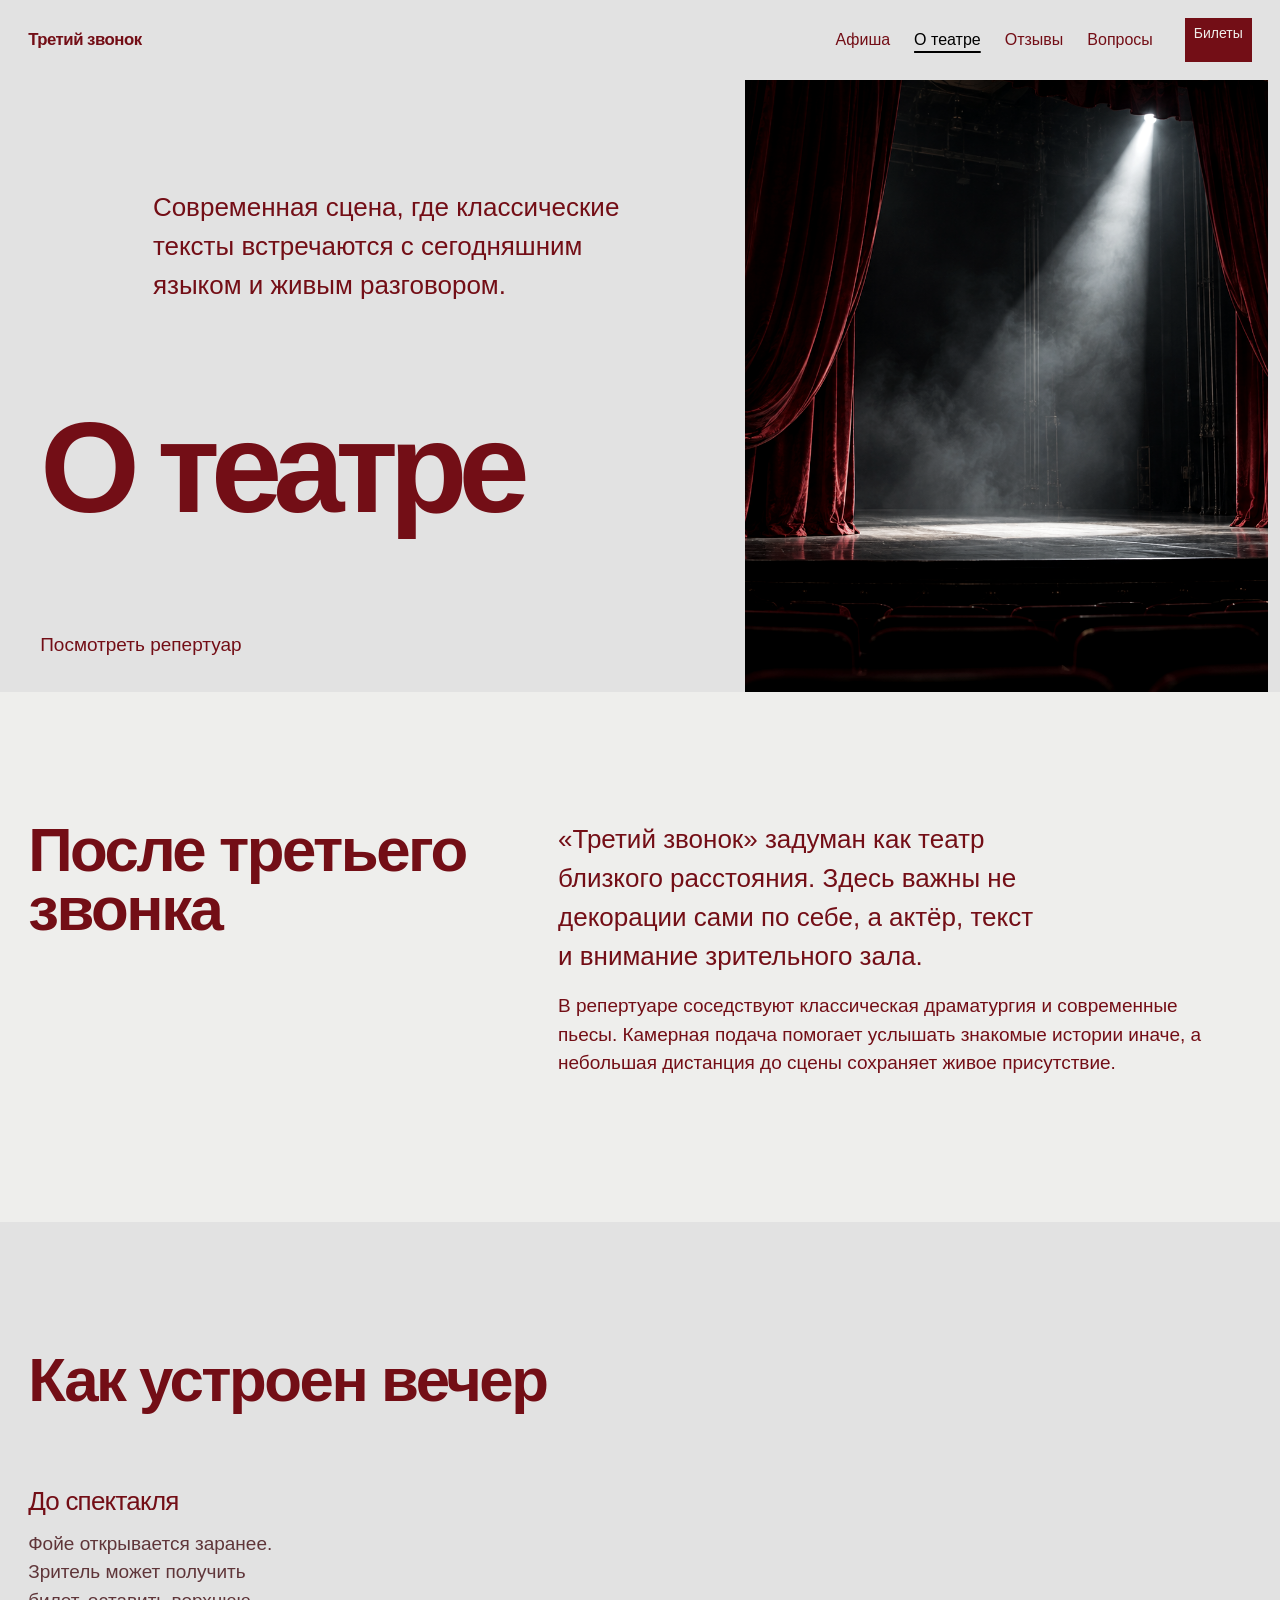
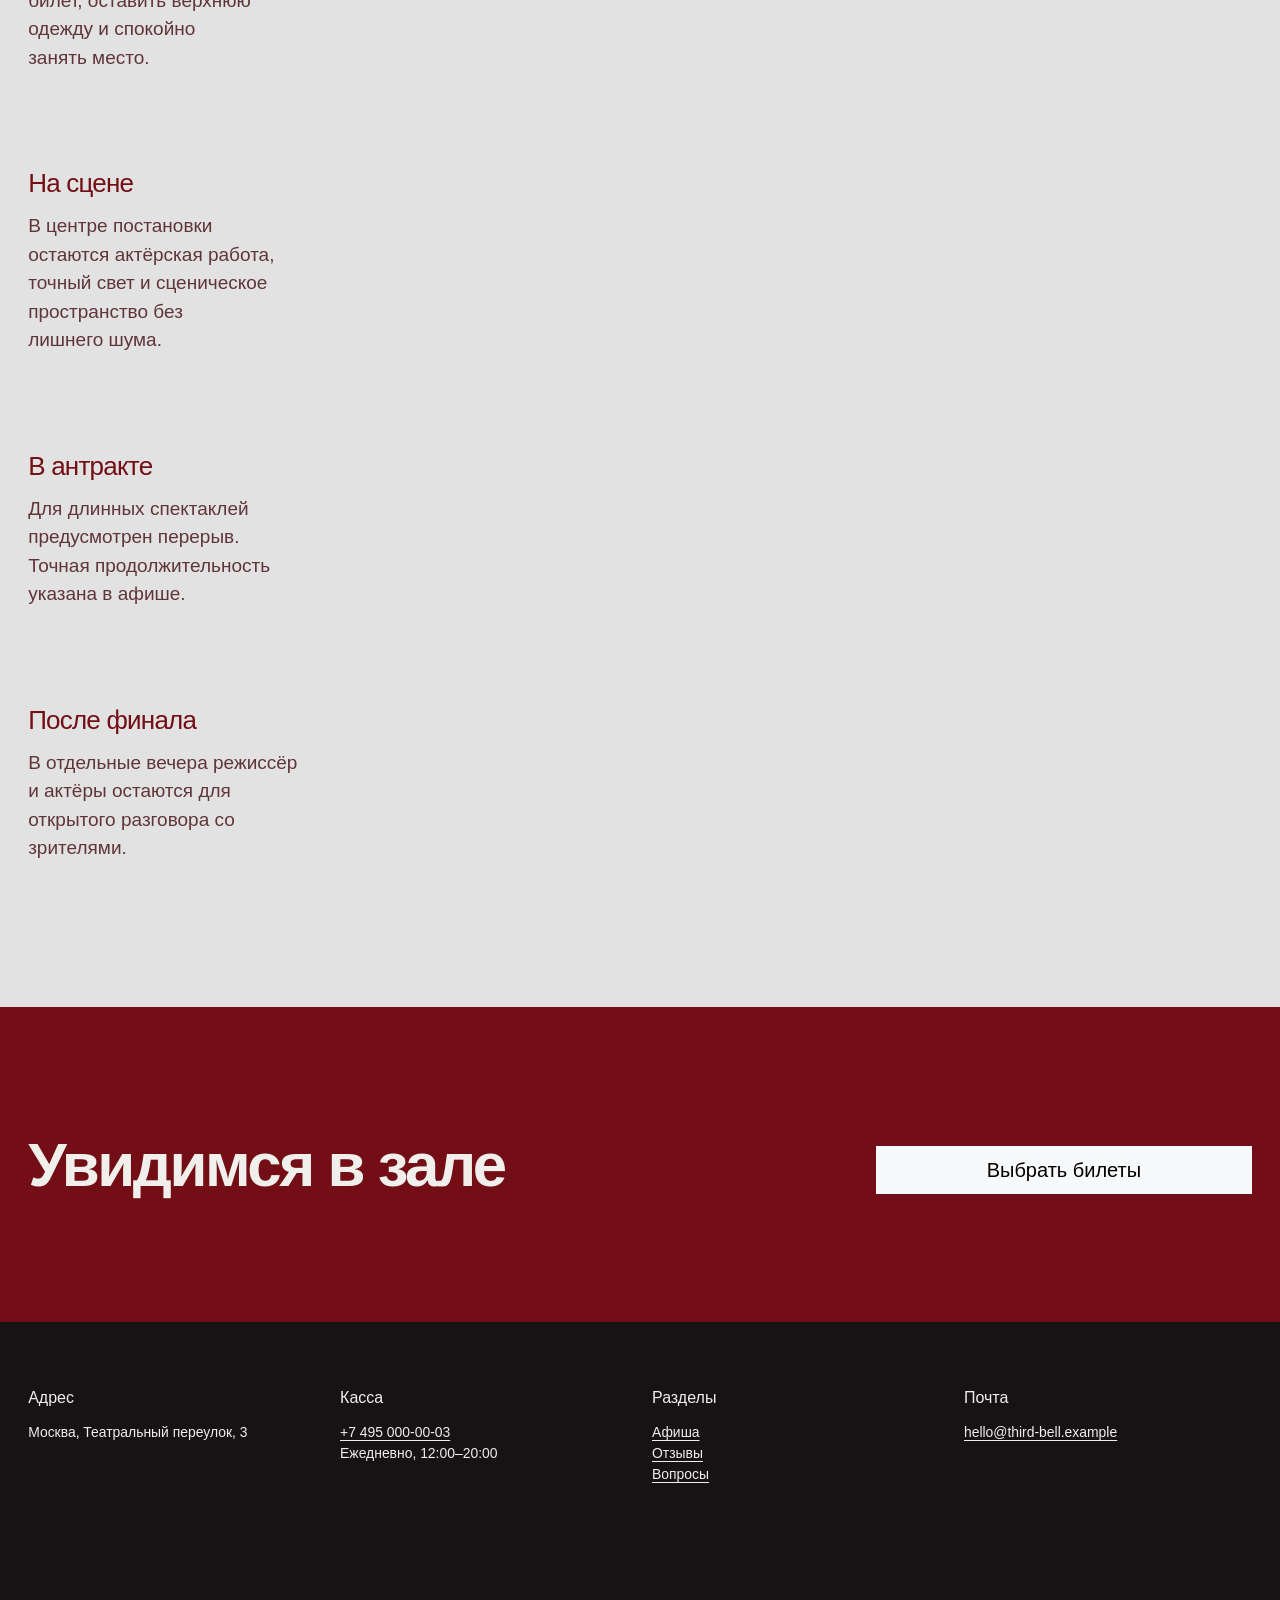
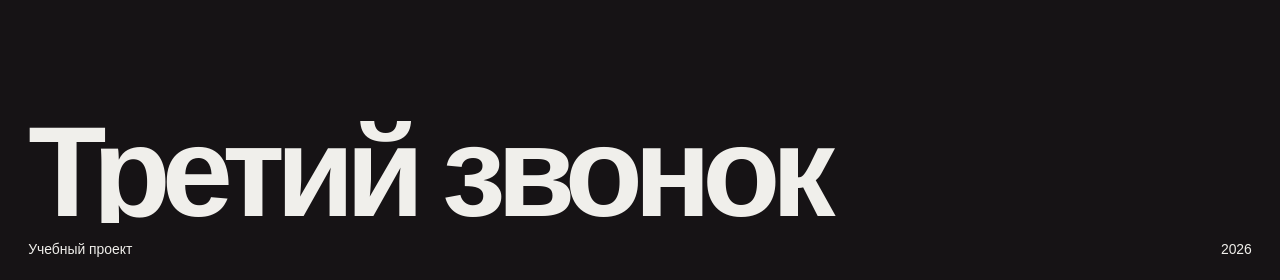
==== about.html @ 02ff768a "feat: add separate navigation pages" ====
<!doctype html>
<html lang="ru" class="no-js">
<head>
  <meta charset="utf-8">
  <meta name="viewport" content="width=device-width, initial-scale=1">
  <meta name="description" content="О современном театре Третий звонок, его сцене, репертуаре и встречах со зрителями.">
  <title>О театре: «Третий звонок»</title>
  <script>document.documentElement.classList.replace('no-js', 'js');</script>
  <link rel="preconnect" href="https://api.fontshare.com">
  <link rel="preconnect" href="https://cdn.fontshare.com" crossorigin>
  <link href="https://api.fontshare.com/v2/css?f[]=switzer@400,500,600&display=swap" rel="stylesheet">
  <link href="https://cdn.jsdelivr.net/npm/bootstrap@5.3.3/dist/css/bootstrap.min.css" rel="stylesheet">
  <link rel="stylesheet" href="css/custom.css">
</head>
<body class="inner-page">
  <a class="skip-link" href="#main-content">Перейти к содержанию</a>
  <header class="site-header">
    <nav class="navbar navbar-expand-lg" aria-label="Основная навигация">
      <div class="container-fluid page-gutter">
        <a class="navbar-brand" href="index.html">Третий звонок</a>
        <button class="navbar-toggler" type="button" data-bs-toggle="collapse" data-bs-target="#mainNavbar" aria-controls="mainNavbar" aria-expanded="false" aria-label="Открыть меню"><span class="navbar-toggler-icon"></span></button>
        <div class="collapse navbar-collapse" id="mainNavbar">
          <ul class="navbar-nav ms-auto align-items-lg-center">
            <li class="nav-item"><a class="nav-link" href="afisha.html">Афиша</a></li>
            <li class="nav-item"><a class="nav-link active" href="about.html" aria-current="page">О театре</a></li>
            <li class="nav-item"><a class="nav-link" href="reviews.html">Отзывы</a></li>
            <li class="nav-item"><a class="nav-link" href="faq.html">Вопросы</a></li>
            <li class="nav-item ms-lg-3"><a class="btn btn-theatre btn-sm" href="booking.html">Билеты</a></li>
          </ul>
        </div>
      </div>
    </nav>
  </header>

  <main id="main-content">
    <section class="page-hero container-fluid">
      <div class="row g-0 w-100">
        <div class="col-12 col-lg-7 page-hero__copy page-gutter">
          <p class="page-hero__lead" data-rise style="--i:0">Современная сцена, где классические тексты встречаются с сегодняшним языком и живым разговором.</p>
          <h1 class="page-hero__title" data-rise style="--i:1">О театре</h1>
          <a class="theatre-link" href="afisha.html" data-rise style="--i:2">Посмотреть репертуар</a>
        </div>
        <div class="col-12 col-lg-5 page-hero__media">
          <img src="images/theatre-stage.png" width="1536" height="1024" alt="Сцена театра Третий звонок перед спектаклем">
        </div>
      </div>
    </section>

    <section class="content-section content-section--light" aria-labelledby="story-title">
      <div class="container-fluid page-gutter">
        <div class="row g-5">
          <div class="col-12 col-lg-5">
            <h2 id="story-title" data-reveal>После третьего звонка</h2>
          </div>
          <div class="col-12 col-lg-7">
            <p class="prose-lead" data-reveal>«Третий звонок» задуман как театр близкого расстояния. Здесь важны не декорации сами по себе, а актёр, текст и внимание зрительного зала.</p>
            <p data-reveal>В репертуаре соседствуют классическая драматургия и современные пьесы. Камерная подача помогает услышать знакомые истории иначе, а небольшая дистанция до сцены сохраняет живое присутствие.</p>
          </div>
        </div>
      </div>
    </section>

    <section class="content-section" aria-labelledby="principles-title">
      <div class="container-fluid page-gutter">
        <h2 id="principles-title" data-reveal>Как устроен вечер</h2>
        <div class="row g-5 theatre-facts">
          <article class="col-12 col-md-6 col-lg-3" data-reveal><h3>До спектакля</h3><p>Фойе открывается заранее. Зритель может получить билет, оставить верхнюю одежду и спокойно занять место.</p></article>
          <article class="col-12 col-md-6 col-lg-3" data-reveal><h3>На сцене</h3><p>В центре постановки остаются актёрская работа, точный свет и сценическое пространство без лишнего шума.</p></article>
          <article class="col-12 col-md-6 col-lg-3" data-reveal><h3>В антракте</h3><p>Для длинных спектаклей предусмотрен перерыв. Точная продолжительность указана в афише.</p></article>
          <article class="col-12 col-md-6 col-lg-3" data-reveal><h3>После финала</h3><p>В отдельные вечера режиссёр и актёры остаются для открытого разговора со зрителями.</p></article>
        </div>
      </div>
    </section>

    <section class="content-section content-section--red">
      <div class="container-fluid page-gutter">
        <div class="row align-items-end g-5">
          <div class="col-12 col-lg-8"><h2 class="mb-lg-0" data-reveal>Увидимся в зале</h2></div>
          <div class="col-12 col-lg-4"><a class="btn btn-light btn-lg w-100" href="booking.html" data-reveal>Выбрать билеты</a></div>
        </div>
      </div>
    </section>
  </main>

  <footer class="site-footer"><div class="container-fluid page-gutter"><div class="row g-4 site-footer__top"><div class="col-6 col-lg-3"><strong>Адрес</strong><span>Москва, Театральный переулок, 3</span></div><div class="col-6 col-lg-3"><strong>Касса</strong><a href="tel:+74950000003">+7 495 000-00-03</a><span>Ежедневно, 12:00–20:00</span></div><div class="col-6 col-lg-3"><strong>Разделы</strong><a href="afisha.html">Афиша</a><a href="reviews.html">Отзывы</a><a href="faq.html">Вопросы</a></div><div class="col-6 col-lg-3"><strong>Почта</strong><a href="mailto:hello@third-bell.example">hello@third-bell.example</a></div></div><p class="site-footer__wordmark" aria-hidden="true">Третий звонок</p><div class="site-footer__legal"><span>Учебный проект</span><span>2026</span></div></div></footer>
  <script src="https://cdn.jsdelivr.net/npm/bootstrap@5.3.3/dist/js/bootstrap.bundle.min.js"></script>
  <script src="js/main.js"></script>
</body>
</html>
---- css/custom.css ----
:root {
  --bg: #e2e2e2;
  --surface: #d3d3d3;
  --surface-light: #eeeeec;
  --ink: #730e16;
  --muted: #5f3539;
  --accent: #730e16;
  --accent-strong: #57090f;
  --accent-ink: #f0efeb;
  --dark: #161315;
  --step-small: clamp(0.8125rem, 0.79rem + 0.1vw, 0.875rem);
  --step-body: clamp(1.0625rem, 1rem + 0.25vw, 1.1875rem);
  --step-lead: clamp(1.25rem, 1.1rem + 0.7vw, 1.625rem);
  --step-head: clamp(2rem, 1.3rem + 3.2vw, 4rem);
  --ease-out: cubic-bezier(.16, 1, .3, 1);
  --ease-soft: cubic-bezier(.22, 1, .36, 1);
  --page-gutter: clamp(1.5rem, 2.2vw, 2rem);
}

html {
  scroll-behavior: smooth;
  scroll-padding-top: 5rem;
}

body {
  margin: 0;
  overflow-x: hidden;
  background: var(--bg);
  color: var(--ink);
  font-family: "Switzer", "Helvetica Neue", Arial, sans-serif;
  font-size: var(--step-body);
  line-height: 1.5;
  font-kerning: normal;
  text-rendering: optimizeLegibility;
}

::selection {
  background: var(--accent);
  color: var(--accent-ink);
}

a,
button,
input,
select {
  transition: color 180ms ease, background-color 180ms ease, transform 180ms var(--ease-out);
}

a:focus-visible,
button:focus-visible,
input:focus-visible,
select:focus-visible,
summary:focus-visible {
  outline: 3px solid #111;
  outline-offset: 4px;
}

h1,
h2,
h3,
p,
blockquote {
  margin-top: 0;
}

h2 {
  max-width: 16ch;
  margin-bottom: clamp(2.5rem, 6vw, 5rem);
  font-size: var(--step-head);
  font-weight: 600;
  line-height: .96;
  letter-spacing: -.04em;
  text-wrap: balance;
}

h3 {
  text-wrap: balance;
}

p {
  max-width: 62ch;
  text-wrap: pretty;
}

.page-gutter {
  padding-inline: var(--page-gutter);
}

.section-space {
  padding-block: clamp(6rem, 12vw, 11rem);
}

.skip-link {
  position: fixed;
  top: 1rem;
  left: 1rem;
  z-index: 2000;
  padding: .75rem 1rem;
  transform: translateY(-160%);
  background: var(--dark);
  color: #fff;
}

.skip-link:focus {
  transform: translateY(0);
}

.site-header {
  position: absolute;
  inset: 0 0 auto;
  z-index: 1030;
}

.navbar {
  min-height: 5rem;
  background: var(--bg);
}

.navbar-brand {
  color: var(--ink);
  font-size: 1.05rem;
  font-weight: 600;
  letter-spacing: -.03em;
}

.navbar-brand:hover,
.navbar-brand:focus,
.nav-link:hover,
.nav-link:focus {
  color: var(--accent-strong);
}

.navbar-nav {
  gap: .5rem;
}

.nav-link {
  color: var(--ink);
  font-size: 1rem;
}

.nav-link.active {
  color: var(--ink);
  text-decoration: underline;
  text-decoration-thickness: .12em;
  text-underline-offset: .35em;
}

.navbar-toggler {
  border: 0;
  border-radius: 0;
  color: var(--ink);
}

.navbar-toggler:focus {
  box-shadow: none; /* taste-skill-ignore: removing Bootstrap's default focus glow; custom focus outline remains */
}

.btn {
  min-height: 44px;
  border-radius: 0;
  font-weight: 500;
}

.btn:active {
  transform: scale(.97);
}

.btn-theatre {
  border-color: var(--accent);
  background: var(--accent);
  color: var(--accent-ink);
}

.btn-theatre:hover,
.btn-theatre:focus {
  border-color: var(--accent-strong);
  background: var(--accent-strong);
  color: #fff;
}

.theatre-link {
  color: var(--ink);
  text-decoration: underline;
  text-decoration-color: transparent;
  text-underline-offset: .2em;
  text-decoration-thickness: .08em;
}

.theatre-link:hover,
.theatre-link:focus {
  color: var(--ink);
  text-decoration-color: currentColor;
}

.hero {
  min-height: 100svh;
  padding-inline: 0;
  background: var(--bg);
}

.hero__copy {
  min-height: 100svh;
  padding-top: clamp(7.5rem, 15vh, 10rem);
  padding-bottom: 2rem;
}

.hero__intro {
  width: min(32ch, 100%);
  margin-left: 16.666%;
  font-size: var(--step-body);
}

.hero__title {
  width: 100%;
  margin: auto 0;
  color: var(--ink);
  font-size: clamp(4.4rem, 10vw, 10rem);
  font-weight: 600;
  line-height: .76;
  letter-spacing: -.07em;
  white-space: nowrap;
}

.hero__title .line {
  display: block;
  overflow: hidden;
  padding-bottom: .08em;
  margin-bottom: -.08em;
}

.hero__title [data-line] {
  display: block;
}

.hero__title-second {
  text-align: right;
}

.hero__bottom {
  display: flex;
  align-items: end;
  justify-content: space-between;
  gap: 2rem;
}

.hero__bottom > div {
  display: grid;
  gap: .2rem;
  font-size: var(--step-small);
}

.hero__date {
  color: var(--muted);
  font-variant-numeric: tabular-nums;
}

.hero__visual {
  position: relative;
  min-height: 100svh;
  overflow: hidden;
  background: var(--dark);
}

.hero__image {
  width: 100%;
  height: 100%;
  min-height: 100svh;
  object-fit: cover;
  object-position: 50% 50%;
  filter: saturate(.72) contrast(1.05);
}

.hero__image-caption {
  position: absolute;
  right: 1.25rem;
  bottom: 1.25rem;
  margin: 0;
  padding: .35rem .6rem;
  background: var(--bg);
  color: var(--ink);
  font-size: var(--step-small);
}

.advantages {
  background: var(--surface-light);
}

.advantages__grid h3 {
  margin-bottom: 1.25rem;
  font-size: var(--step-body);
  font-weight: 600;
}

.advantages__grid p {
  margin-bottom: 0;
  color: var(--muted);
  font-size: 1rem;
}

.afisha {
  background: var(--bg);
}

.afisha__intro p {
  max-width: 27ch;
  color: var(--muted);
}

.performance-card {
  border: 0;
  border-radius: 0;
  background: var(--surface);
  color: var(--ink);
}

.performance-card__media {
  position: relative;
  overflow: hidden;
}

.performance-card img {
  aspect-ratio: 4 / 5;
  border-radius: 0;
  object-fit: cover;
  filter: saturate(.7) contrast(1.04);
  transition: transform 700ms var(--ease-soft), filter 300ms ease;
}

.performance-card__badge {
  position: absolute;
  top: 1rem;
  left: 1rem;
  border-radius: 0;
  background: var(--accent);
  color: var(--accent-ink);
  font-size: var(--step-small);
  font-weight: 500;
}

.performance-card .card-body {
  padding: 1.5rem;
}

.performance-card__meta {
  margin-bottom: 2rem;
  color: var(--muted);
  font-size: var(--step-small);
  font-variant-numeric: tabular-nums;
}

.performance-card .card-title {
  margin-bottom: 1rem;
  font-size: var(--step-lead);
  font-weight: 600;
  letter-spacing: -.03em;
}

.performance-card .card-text {
  margin-bottom: 2rem;
  font-size: 1rem;
}

.reviews {
  min-height: 82svh;
  display: flex;
  align-items: center;
  background: var(--accent);
  color: var(--accent-ink);
}

.reviews h2 {
  margin-bottom: 1.5rem;
}

.reviews blockquote {
  max-width: 22ch;
  margin-bottom: 2.5rem;
  font-size: clamp(1.5rem, 2.5vw, 2.25rem);
  font-weight: 500;
  line-height: 1.04;
  letter-spacing: -.045em;
  text-wrap: balance;
}

.reviews__controls {
  display: flex;
  gap: 1.5rem;
  margin-top: 3rem;
}

.reviews__controls button {
  min-height: 44px;
  padding: 0;
  border: 0;
  background: transparent;
  color: var(--accent-ink);
  text-decoration: underline;
  text-decoration-color: transparent;
  text-underline-offset: .2em;
}

.reviews__controls button:hover {
  text-decoration-color: currentColor;
}

.faq {
  background: var(--surface-light);
}

.faq h2 {
  max-width: 9ch;
}

.faq__list {
  width: min(66.666%, 58rem);
  margin-left: auto;
}

.accordion-item,
.accordion-button,
.accordion-button:not(.collapsed) {
  border: 0;
  background: transparent;
  color: var(--ink);
  box-shadow: none; /* taste-skill-ignore: remove Bootstrap's inset accordion shadow */
}

.accordion-item {
  margin-bottom: 1rem;
}

.accordion-button {
  min-height: 4.5rem;
  padding: 1.5rem;
  font-size: var(--step-lead);
  font-weight: 400;
}

.accordion-button:not(.collapsed),
.accordion-collapse.show {
  background: var(--surface);
}

.accordion-button::after {
  filter: sepia(1) saturate(5) hue-rotate(310deg) brightness(.55);
}

.accordion-body {
  max-width: 58ch;
  padding: 0 1.5rem 1.5rem;
  font-size: 1rem;
}

.booking {
  background: var(--accent);
  color: var(--accent-ink);
}

.booking__lead {
  max-width: 35ch;
  font-size: var(--step-lead);
}

.form-control,
.form-select {
  min-height: 3.5rem;
  border: 0;
  border-radius: 0;
  background-color: var(--surface-light);
  color: var(--dark);
}

.form-control:focus,
.form-select:focus {
  border-color: var(--dark);
  background: #fff;
  outline: 3px solid #fff;
  outline-offset: 3px;
}

.form-check-input {
  border-radius: 0 !important;
}

.form-check-input:checked {
  border-color: var(--dark);
  background-color: var(--dark);
}

.booking__note {
  max-width: 30ch;
  font-size: var(--step-small);
}

.site-footer {
  min-height: 78svh;
  padding-block: 4rem 1.25rem;
  display: flex;
  background: var(--dark);
  color: var(--accent-ink);
}

.site-footer > .container-fluid {
  display: grid;
  grid-template-rows: auto 1fr auto;
}

.site-footer__top strong,
.site-footer__top span,
.site-footer__top a {
  display: block;
  color: inherit;
  font-size: var(--step-small);
}

.site-footer__top strong {
  margin-bottom: .75rem;
  font-size: 1rem;
  font-weight: 500;
}

.site-footer__top a {
  width: fit-content;
  text-underline-offset: .2em;
}

.site-footer__wordmark {
  align-self: end;
  width: 100%;
  margin-bottom: 1rem;
  overflow: hidden;
  font-size: clamp(3.25rem, 10vw, 10rem);
  font-weight: 600;
  line-height: .8;
  letter-spacing: -.07em;
  white-space: nowrap;
}

.site-footer__legal {
  display: flex;
  justify-content: space-between;
  font-size: var(--step-small);
}

.modal-content {
  border: 0;
  border-radius: 0;
  background: var(--surface-light);
  color: var(--ink);
}

.modal-header,
.modal-footer {
  border: 0;
}

.modal-title {
  margin: 0;
  font-size: var(--step-head);
}

.modal-date {
  color: var(--muted);
  font-variant-numeric: tabular-nums;
}

.inner-page .site-header {
  position: relative;
}

.inner-page main {
  min-height: 65svh;
}

.page-hero {
  min-height: 68svh;
  display: flex;
  align-items: stretch;
  background: var(--bg);
}

.page-hero__copy {
  min-height: 68svh;
  padding-block: clamp(5rem, 12vh, 8rem) 2rem;
  display: flex;
  flex-direction: column;
  justify-content: space-between;
}

.page-hero__title {
  max-width: 8ch;
  margin: 0;
  font-size: clamp(4.25rem, 10vw, 9rem);
  font-weight: 600;
  line-height: .82;
  letter-spacing: -.07em;
  text-wrap: balance;
}

.page-hero__lead {
  max-width: 35ch;
  margin: 0 0 0 16.666%;
  font-size: var(--step-lead);
}

.page-hero__media {
  min-height: 68svh;
  overflow: hidden;
  background: var(--dark);
}

.page-hero__media img {
  width: 100%;
  height: 100%;
  min-height: 68svh;
  object-fit: cover;
  filter: saturate(.72) contrast(1.05);
}

.content-section {
  padding-block: clamp(5rem, 10vw, 9rem);
}

.content-section--light {
  background: var(--surface-light);
}

.content-section--red {
  background: var(--accent);
  color: var(--accent-ink);
}

.prose-lead {
  max-width: 34ch;
  font-size: var(--step-lead);
}

.theatre-facts {
  display: grid;
  gap: 2rem;
}

.theatre-facts h2,
.theatre-facts h3 {
  margin-bottom: .8rem;
  font-size: var(--step-lead);
  letter-spacing: -.03em;
}

.theatre-facts p {
  color: var(--muted);
}

.review-list {
  display: grid;
  gap: clamp(3rem, 7vw, 7rem);
}

.review-list blockquote {
  max-width: 28ch;
  margin-bottom: 1.25rem;
  font-size: clamp(1.75rem, 3vw, 2.25rem);
  line-height: 1.1;
  letter-spacing: -.035em;
}

.review-list article:nth-child(even) {
  margin-left: 33.333%;
}

.inner-page .booking {
  min-height: 70svh;
}

.booking-gallery {
  display: grid;
  grid-template-columns: repeat(4, 1fr);
  background: var(--dark);
  overflow: hidden;
}

.booking-gallery figure {
  margin: 0;
  min-height: 30rem;
  overflow: hidden;
}

.booking-gallery img {
  width: 100%;
  height: 100%;
  object-fit: cover;
  filter: saturate(.7) contrast(1.05);
}

.inner-page .site-footer {
  min-height: 62svh;
}

@media (hover: hover) and (pointer: fine) {
  .performance-card:hover img {
    transform: scale(1.025);
    filter: saturate(.88) contrast(1.04);
  }
}

@media (prefers-reduced-motion: no-preference) {
  .js [data-rise] {
    opacity: 0;
    transform: translateY(22px);
    animation: rise-in 850ms var(--ease-out) forwards;
    animation-delay: calc(var(--i) * 90ms + 120ms);
  }

  .js .hero__title [data-line] {
    transform: translateY(105%);
    animation: line-up 950ms var(--ease-out) forwards;
    animation-delay: calc(var(--i) * 110ms + 120ms);
  }

  .js [data-reveal] {
    opacity: 0;
    transform: translateY(24px);
    transition: opacity 700ms var(--ease-out), transform 900ms var(--ease-out);
  }

  .js [data-reveal].is-in {
    opacity: 1;
    transform: none;
  }

  .hero__image {
    animation: image-breathe 14s ease-in-out infinite alternate;
  }

  .page-hero__media img {
    animation: image-breathe 14s ease-in-out infinite alternate;
  }

  .booking-gallery figure:first-child img {
    animation: image-breathe 14s ease-in-out infinite alternate;
  }

  @keyframes rise-in {
    to { opacity: 1; transform: none; }
  }

  @keyframes line-up {
    to { transform: none; }
  }

  @keyframes image-breathe {
    from { transform: scale(1.01); }
    to { transform: scale(1.055); }
  }
}

@media (max-width: 991.98px) {
  .site-header {
    position: relative;
  }

  .navbar-collapse {
    padding-block: 1rem;
  }

  .hero__copy {
    min-height: 68svh;
    padding-top: 3rem;
  }

  .hero__visual,
  .hero__image {
    min-height: 56svh;
    height: 56svh;
  }

  .hero__intro {
    margin-left: 0;
  }

  .faq__list {
    width: 100%;
  }

  .page-hero__copy,
  .page-hero__media,
  .page-hero__media img {
    min-height: 52svh;
  }

  .page-hero__lead {
    margin-left: 0;
  }

  .booking-gallery {
    grid-template-columns: repeat(2, 1fr);
  }

  .booking-gallery figure {
    min-height: 28rem;
  }
}

@media (max-width: 575.98px) {
  .section-space {
    padding-block: 5rem;
  }

  .hero__copy {
    min-height: 66svh;
    padding-bottom: 1.25rem;
  }

  .hero__title {
    font-size: clamp(4rem, 19vw, 5.4rem);
    line-height: .8;
  }

  .hero__bottom {
    align-items: stretch;
    flex-direction: column;
    gap: 1rem;
  }

  .hero__bottom .btn {
    width: 100%;
  }

  .performance-card .card-body {
    padding: 1.25rem;
  }

  .reviews {
    min-height: 75svh;
  }

  .reviews blockquote {
    font-size: 1.5rem;
  }

  .faq h2 {
    max-width: 7ch;
  }

  .accordion-button {
    padding-inline: 0;
    font-size: 1.15rem;
  }

  .accordion-button:not(.collapsed),
  .accordion-collapse.show {
    margin-inline: calc(var(--page-gutter) * -1);
    padding-inline: var(--page-gutter);
  }

  .site-footer {
    min-height: 88svh;
  }

  .site-footer__wordmark {
    font-size: clamp(3.1rem, 15vw, 4.6rem);
    white-space: normal;
  }

  .page-hero__title {
    font-size: clamp(4rem, 19vw, 5.4rem);
  }

  .review-list article:nth-child(even) {
    margin-left: 0;
  }

  .booking-gallery figure {
    min-height: 18rem;
  }
}

@media (prefers-reduced-motion: reduce) {
  html {
    scroll-behavior: auto;
  }

  *,
  *::before,
  *::after {
    animation-duration: .01ms !important;
    animation-iteration-count: 1 !important;
    scroll-behavior: auto !important;
    transition-duration: .01ms !important;
  }
}
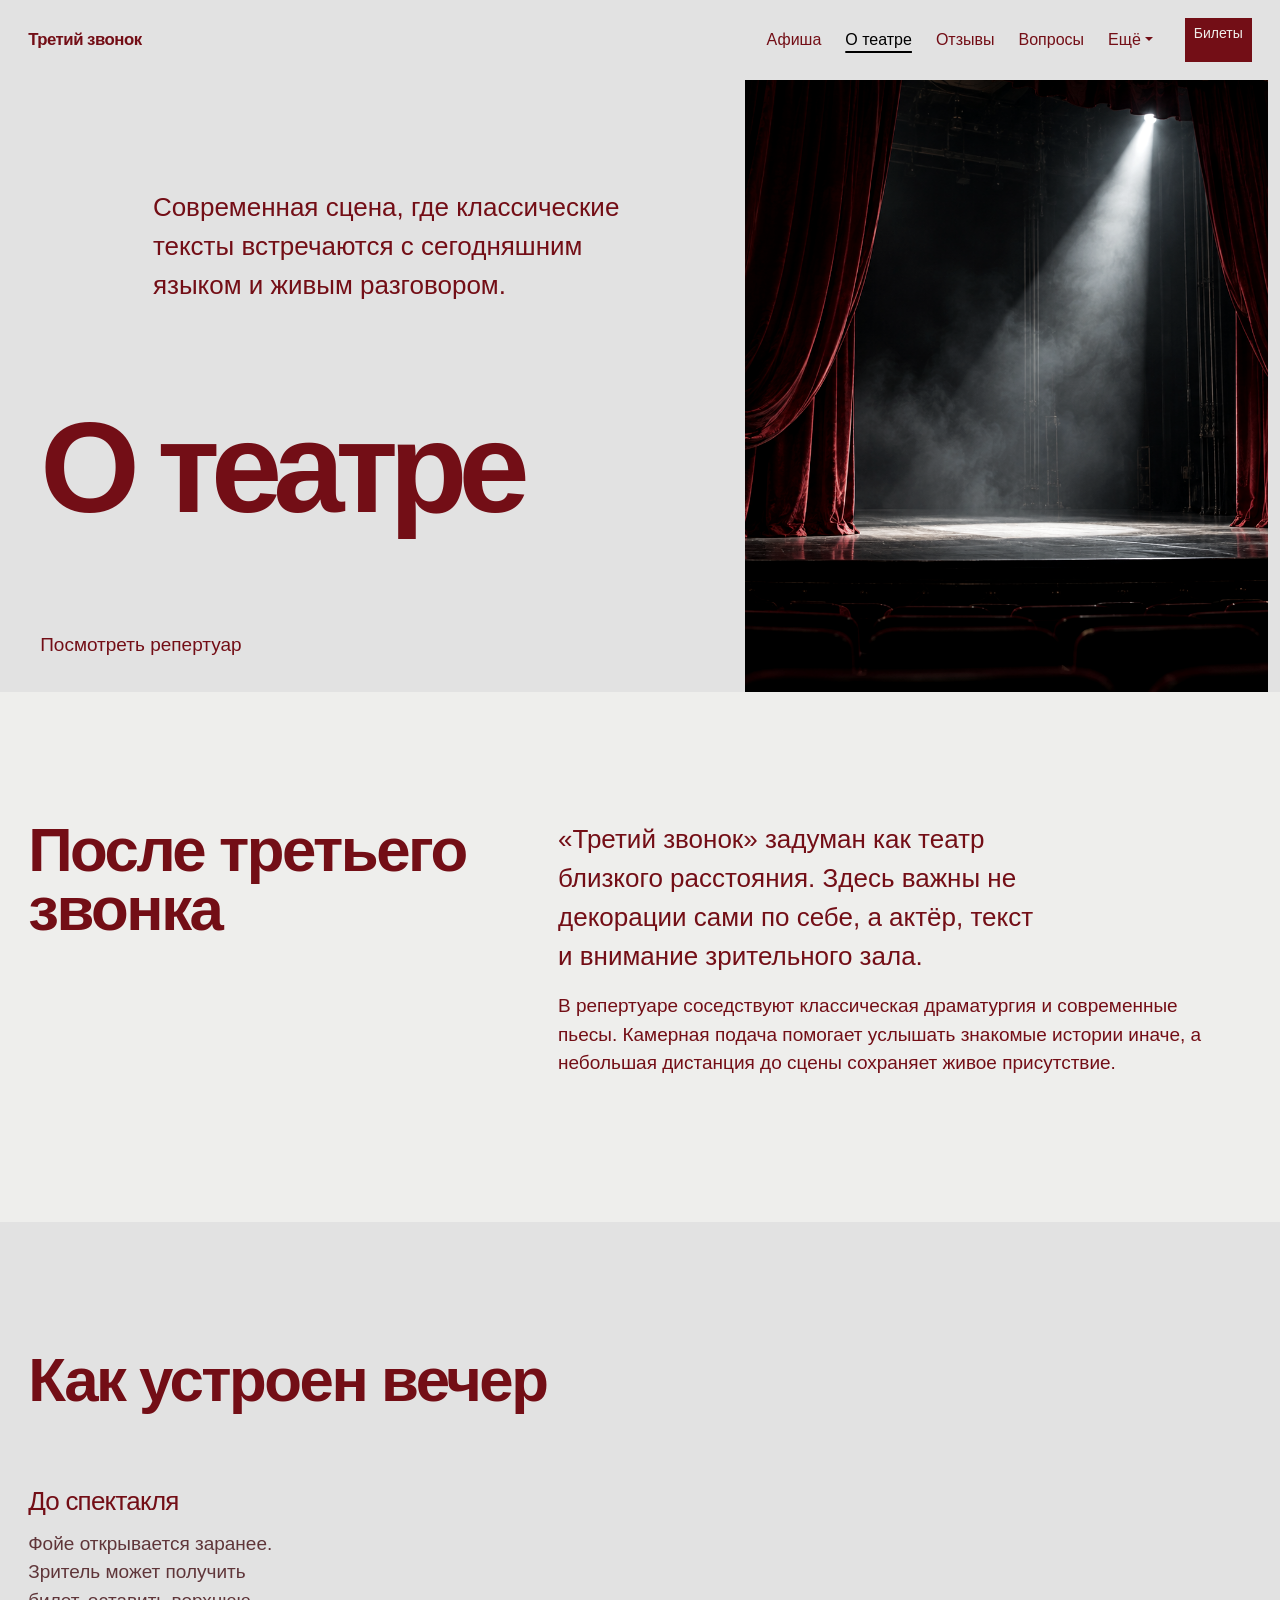
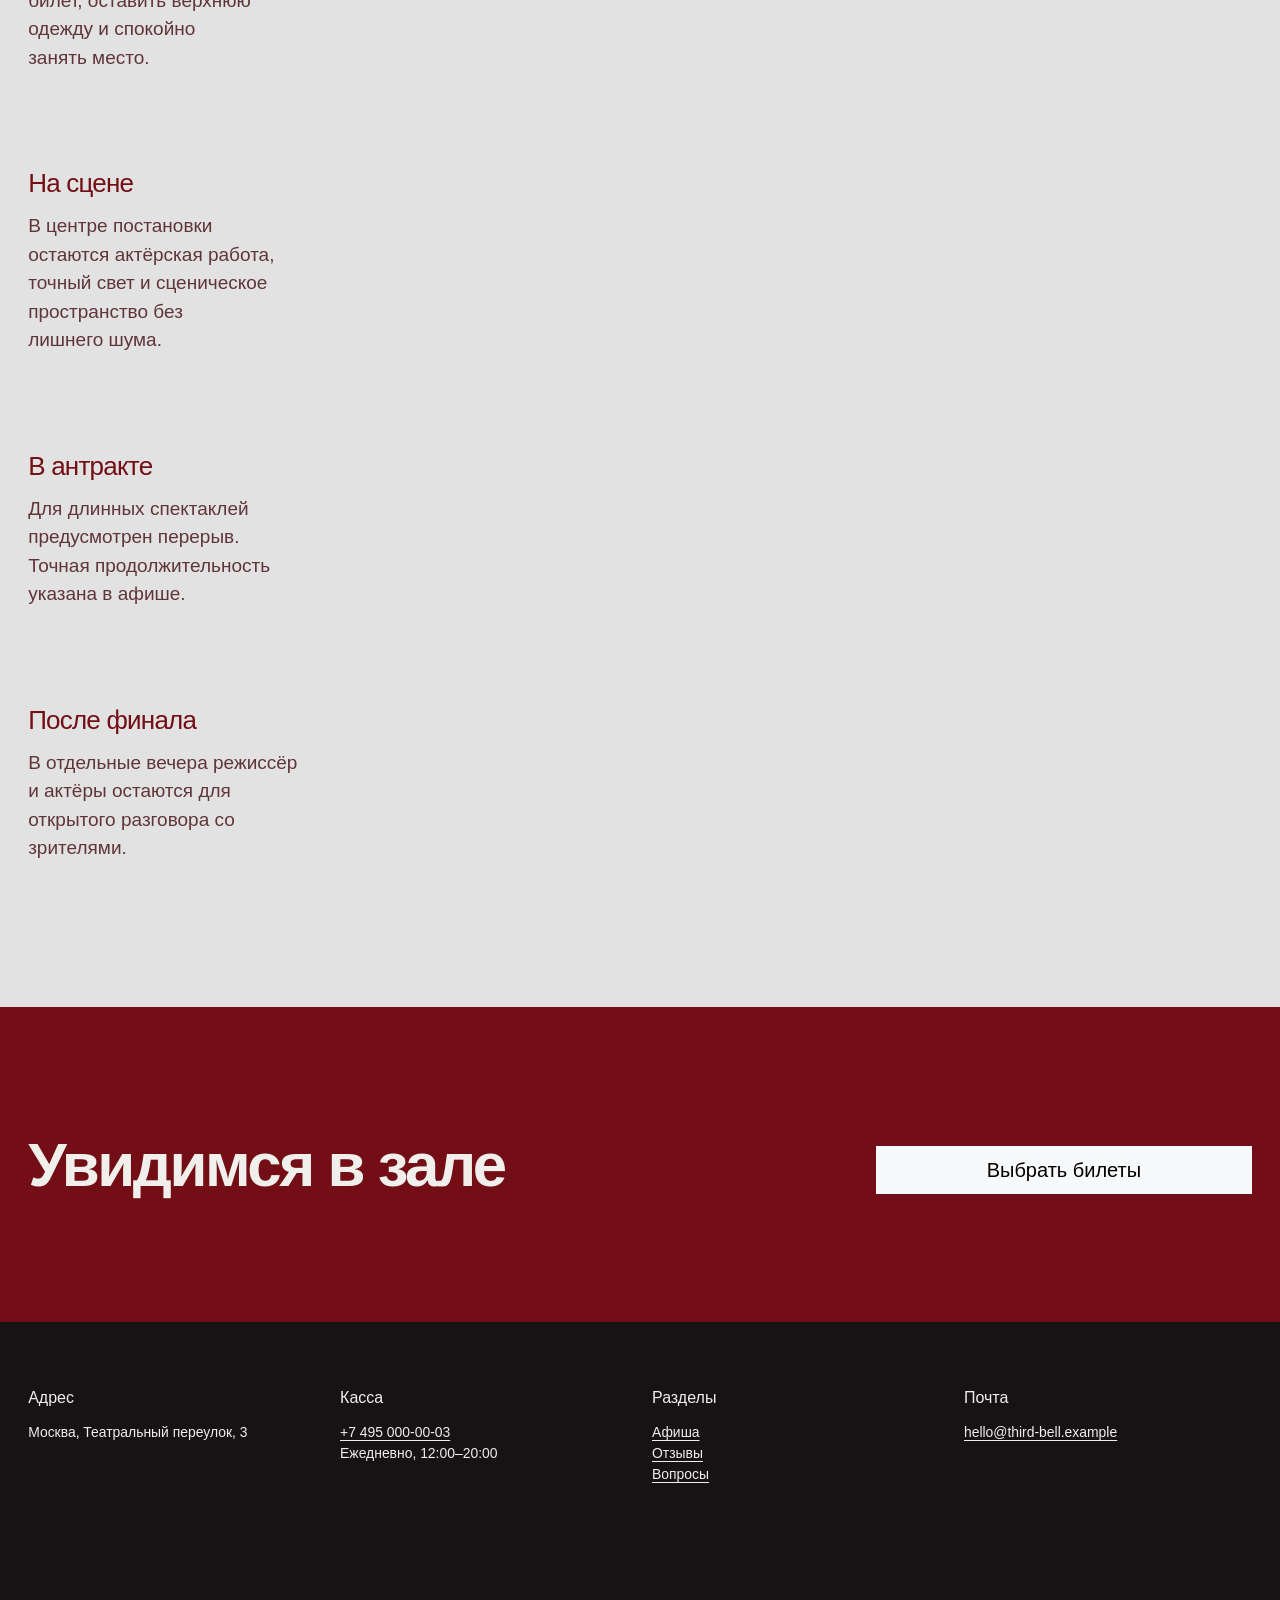
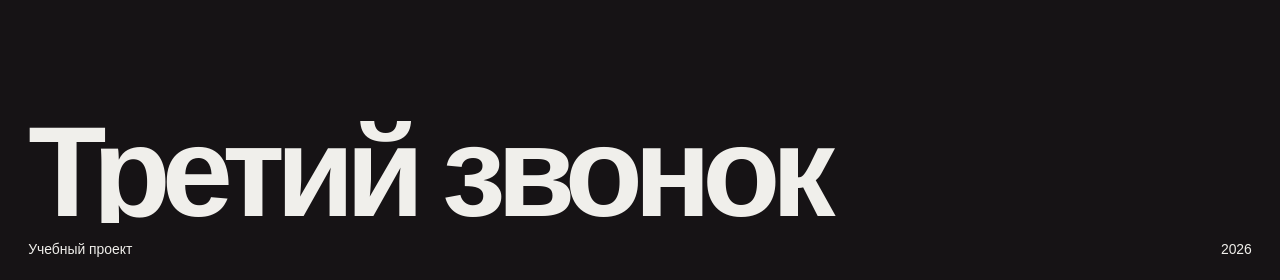
==== commit 6e2225e3: "feat: add Bootstrap components pages" ====
--- a/about.html
+++ b/about.html
@@ -9,7 +9,7 @@
   <link rel="preconnect" href="https://api.fontshare.com">
   <link rel="preconnect" href="https://cdn.fontshare.com" crossorigin>
   <link href="https://api.fontshare.com/v2/css?f[]=switzer@400,500,600&display=swap" rel="stylesheet">
-  <link href="https://cdn.jsdelivr.net/npm/bootstrap@5.3.3/dist/css/bootstrap.min.css" rel="stylesheet">
+  <link href="https://cdn.jsdelivr.net/npm/bootstrap@5.3.8/dist/css/bootstrap.min.css" rel="stylesheet">
   <link rel="stylesheet" href="css/custom.css">
 </head>
 <body class="inner-page">
@@ -21,11 +21,12 @@
         <button class="navbar-toggler" type="button" data-bs-toggle="collapse" data-bs-target="#mainNavbar" aria-controls="mainNavbar" aria-expanded="false" aria-label="Открыть меню"><span class="navbar-toggler-icon"></span></button>
         <div class="collapse navbar-collapse" id="mainNavbar">
           <ul class="navbar-nav ms-auto align-items-lg-center">
-            <li class="nav-item"><a class="nav-link" href="afisha.html">Афиша</a></li>
+            <li class="nav-item"><a class="nav-link" href="catalog.html">Афиша</a></li>
             <li class="nav-item"><a class="nav-link active" href="about.html" aria-current="page">О театре</a></li>
             <li class="nav-item"><a class="nav-link" href="reviews.html">Отзывы</a></li>
             <li class="nav-item"><a class="nav-link" href="faq.html">Вопросы</a></li>
-            <li class="nav-item ms-lg-3"><a class="btn btn-theatre btn-sm" href="booking.html">Билеты</a></li>
+            <li class="nav-item dropdown"><a class="nav-link dropdown-toggle" href="#" role="button" data-bs-toggle="dropdown" aria-expanded="false">Ещё</a><ul class="dropdown-menu"><li><a class="dropdown-item" href="product.html">Спектакль</a></li><li><a class="dropdown-item" href="catalog.html">Все постановки</a></li><li><a class="dropdown-item" href="index.html#popular">Популярное</a></li></ul></li>
+            <li class="nav-item ms-lg-3"><a class="btn btn-theatre btn-sm" href="order.html">Билеты</a></li>
           </ul>
         </div>
       </div>
@@ -38,7 +39,7 @@
         <div class="col-12 col-lg-7 page-hero__copy page-gutter">
           <p class="page-hero__lead" data-rise style="--i:0">Современная сцена, где классические тексты встречаются с сегодняшним языком и живым разговором.</p>
           <h1 class="page-hero__title" data-rise style="--i:1">О театре</h1>
-          <a class="theatre-link" href="afisha.html" data-rise style="--i:2">Посмотреть репертуар</a>
+          <a class="theatre-link" href="catalog.html" data-rise style="--i:2">Посмотреть репертуар</a>
         </div>
         <div class="col-12 col-lg-5 page-hero__media">
           <img src="images/theatre-stage.png" width="1536" height="1024" alt="Сцена театра Третий звонок перед спектаклем">
@@ -76,14 +77,14 @@
       <div class="container-fluid page-gutter">
         <div class="row align-items-end g-5">
           <div class="col-12 col-lg-8"><h2 class="mb-lg-0" data-reveal>Увидимся в зале</h2></div>
-          <div class="col-12 col-lg-4"><a class="btn btn-light btn-lg w-100" href="booking.html" data-reveal>Выбрать билеты</a></div>
+          <div class="col-12 col-lg-4"><a class="btn btn-light btn-lg w-100" href="order.html" data-reveal>Выбрать билеты</a></div>
         </div>
       </div>
     </section>
   </main>
 
-  <footer class="site-footer"><div class="container-fluid page-gutter"><div class="row g-4 site-footer__top"><div class="col-6 col-lg-3"><strong>Адрес</strong><span>Москва, Театральный переулок, 3</span></div><div class="col-6 col-lg-3"><strong>Касса</strong><a href="tel:+74950000003">+7 495 000-00-03</a><span>Ежедневно, 12:00–20:00</span></div><div class="col-6 col-lg-3"><strong>Разделы</strong><a href="afisha.html">Афиша</a><a href="reviews.html">Отзывы</a><a href="faq.html">Вопросы</a></div><div class="col-6 col-lg-3"><strong>Почта</strong><a href="mailto:hello@third-bell.example">hello@third-bell.example</a></div></div><p class="site-footer__wordmark" aria-hidden="true">Третий звонок</p><div class="site-footer__legal"><span>Учебный проект</span><span>2026</span></div></div></footer>
-  <script src="https://cdn.jsdelivr.net/npm/bootstrap@5.3.3/dist/js/bootstrap.bundle.min.js"></script>
+  <footer class="site-footer"><div class="container-fluid page-gutter"><div class="row g-4 site-footer__top"><div class="col-6 col-lg-3"><strong>Адрес</strong><span>Москва, Театральный переулок, 3</span></div><div class="col-6 col-lg-3"><strong>Касса</strong><a href="tel:+74950000003">+7 495 000-00-03</a><span>Ежедневно, 12:00–20:00</span></div><div class="col-6 col-lg-3"><strong>Разделы</strong><a href="catalog.html">Афиша</a><a href="reviews.html">Отзывы</a><a href="faq.html">Вопросы</a></div><div class="col-6 col-lg-3"><strong>Почта</strong><a href="mailto:hello@third-bell.example">hello@third-bell.example</a></div></div><p class="site-footer__wordmark" aria-hidden="true">Третий звонок</p><div class="site-footer__legal"><span>Учебный проект</span><span>2026</span></div></div></footer>
+  <script src="https://cdn.jsdelivr.net/npm/bootstrap@5.3.8/dist/js/bootstrap.bundle.min.js"></script>
   <script src="js/main.js"></script>
 </body>
 </html>
--- a/css/custom.css
+++ b/css/custom.css
@@ -179,6 +179,35 @@
   color: #fff;
 }
 
+.btn-outline-primary {
+  --bs-btn-color: var(--accent);
+  --bs-btn-border-color: var(--accent);
+  --bs-btn-hover-color: var(--accent-ink);
+  --bs-btn-hover-bg: var(--accent);
+  --bs-btn-hover-border-color: var(--accent);
+  --bs-btn-active-color: var(--accent-ink);
+  --bs-btn-active-bg: var(--accent-strong);
+  --bs-btn-active-border-color: var(--accent-strong);
+}
+
+.dropdown-menu {
+  border: 0;
+  border-radius: 0;
+  background: var(--surface-light);
+  color: var(--ink);
+}
+
+.dropdown-item {
+  color: var(--ink);
+}
+
+.dropdown-item:hover,
+.dropdown-item:focus,
+.dropdown-item.active {
+  background: var(--accent);
+  color: var(--accent-ink);
+}
+
 .theatre-link {
   color: var(--ink);
   text-decoration: underline;
@@ -565,6 +594,142 @@
   font-variant-numeric: tabular-nums;
 }
 
+.catalog-message {
+  border: 0;
+  border-radius: 0;
+  background: var(--surface);
+  color: var(--ink);
+}
+
+.product-visual {
+  border: 0;
+  border-radius: 0;
+  overflow: hidden;
+  background: var(--dark);
+}
+
+.product-visual img {
+  width: 100%;
+  max-height: 46rem;
+  object-fit: cover;
+  filter: saturate(.72) contrast(1.05);
+}
+
+.product-detail__title {
+  max-width: 10ch;
+  margin-bottom: 2.5rem;
+  font-size: clamp(3.5rem, 7vw, 7rem);
+}
+
+.product-detail .lead {
+  max-width: 38ch;
+  color: var(--muted);
+}
+
+.breadcrumb a {
+  color: var(--accent-strong);
+}
+
+.product-gallery {
+  display: grid;
+  grid-template-columns: 1.35fr 1fr 1fr;
+  gap: 1rem;
+}
+
+.product-gallery figure {
+  height: clamp(18rem, 31vw, 34rem);
+  margin: 0;
+  overflow: hidden;
+  background: var(--dark);
+}
+
+.product-gallery img {
+  width: 100%;
+  height: 100%;
+  object-fit: cover;
+  filter: saturate(.72) contrast(1.05);
+}
+
+.product-table {
+  --bs-table-bg: transparent;
+  --bs-table-striped-bg: var(--surface);
+  --bs-table-color: var(--ink);
+  border-color: var(--muted);
+}
+
+.order-card {
+  border: 0;
+  border-radius: 0;
+  background: var(--surface);
+  color: var(--ink);
+}
+
+.order-card .card-header {
+  border: 0;
+  border-radius: 0;
+  padding: 2rem;
+  background: var(--accent);
+  color: var(--accent-ink);
+}
+
+.order-card .card-body {
+  padding: clamp(1.5rem, 4vw, 3rem);
+}
+
+.order-card .alert-info {
+  border: 0;
+  border-radius: 0;
+  background: var(--surface-light);
+  color: var(--ink);
+}
+
+.order-intro__title {
+  margin-bottom: 1.5rem;
+  color: var(--accent);
+  font-size: clamp(4.5rem, 8vw, 8rem);
+  font-weight: 600;
+  line-height: .8;
+  letter-spacing: -.07em;
+}
+
+.order-intro__lead {
+  max-width: 34ch;
+  margin-bottom: 2rem;
+  font-size: 1.2rem;
+}
+
+.order-intro__main {
+  height: clamp(20rem, 38vw, 34rem);
+  margin: 0 0 1rem;
+  overflow: hidden;
+  background: var(--dark);
+}
+
+.order-intro__main img,
+.order-intro__strip img {
+  width: 100%;
+  height: 100%;
+  object-fit: cover;
+  filter: saturate(.72) contrast(1.05);
+}
+
+.order-intro__strip {
+  display: grid;
+  grid-template-columns: repeat(3, 1fr);
+  gap: 1rem;
+}
+
+.order-intro__strip img {
+  height: 10rem;
+}
+
+.input-group-text {
+  border: 0;
+  border-radius: 0;
+  background: var(--dark);
+  color: #fff;
+}
+
 .inner-page .site-header {
   position: relative;
 }
@@ -741,6 +906,10 @@
     animation: image-breathe 14s ease-in-out infinite alternate;
   }
 
+  .order-intro__main img {
+    animation: image-breathe 14s ease-in-out infinite alternate;
+  }
+
   @keyframes rise-in {
     to { opacity: 1; transform: none; }
   }
@@ -800,6 +969,19 @@
   .booking-gallery figure {
     min-height: 28rem;
   }
+
+  .product-visual img {
+    height: clamp(18rem, 46vw, 27rem);
+    object-position: center 30%;
+  }
+
+  .product-gallery {
+    grid-template-columns: repeat(3, 1fr);
+  }
+
+  .product-gallery figure {
+    height: 18rem;
+  }
 }
 
 @media (max-width: 575.98px) {
@@ -873,6 +1055,14 @@
 
   .booking-gallery figure {
     min-height: 18rem;
+  }
+
+  .product-gallery {
+    grid-template-columns: 1fr;
+  }
+
+  .product-gallery figure {
+    height: 22rem;
   }
 }
 
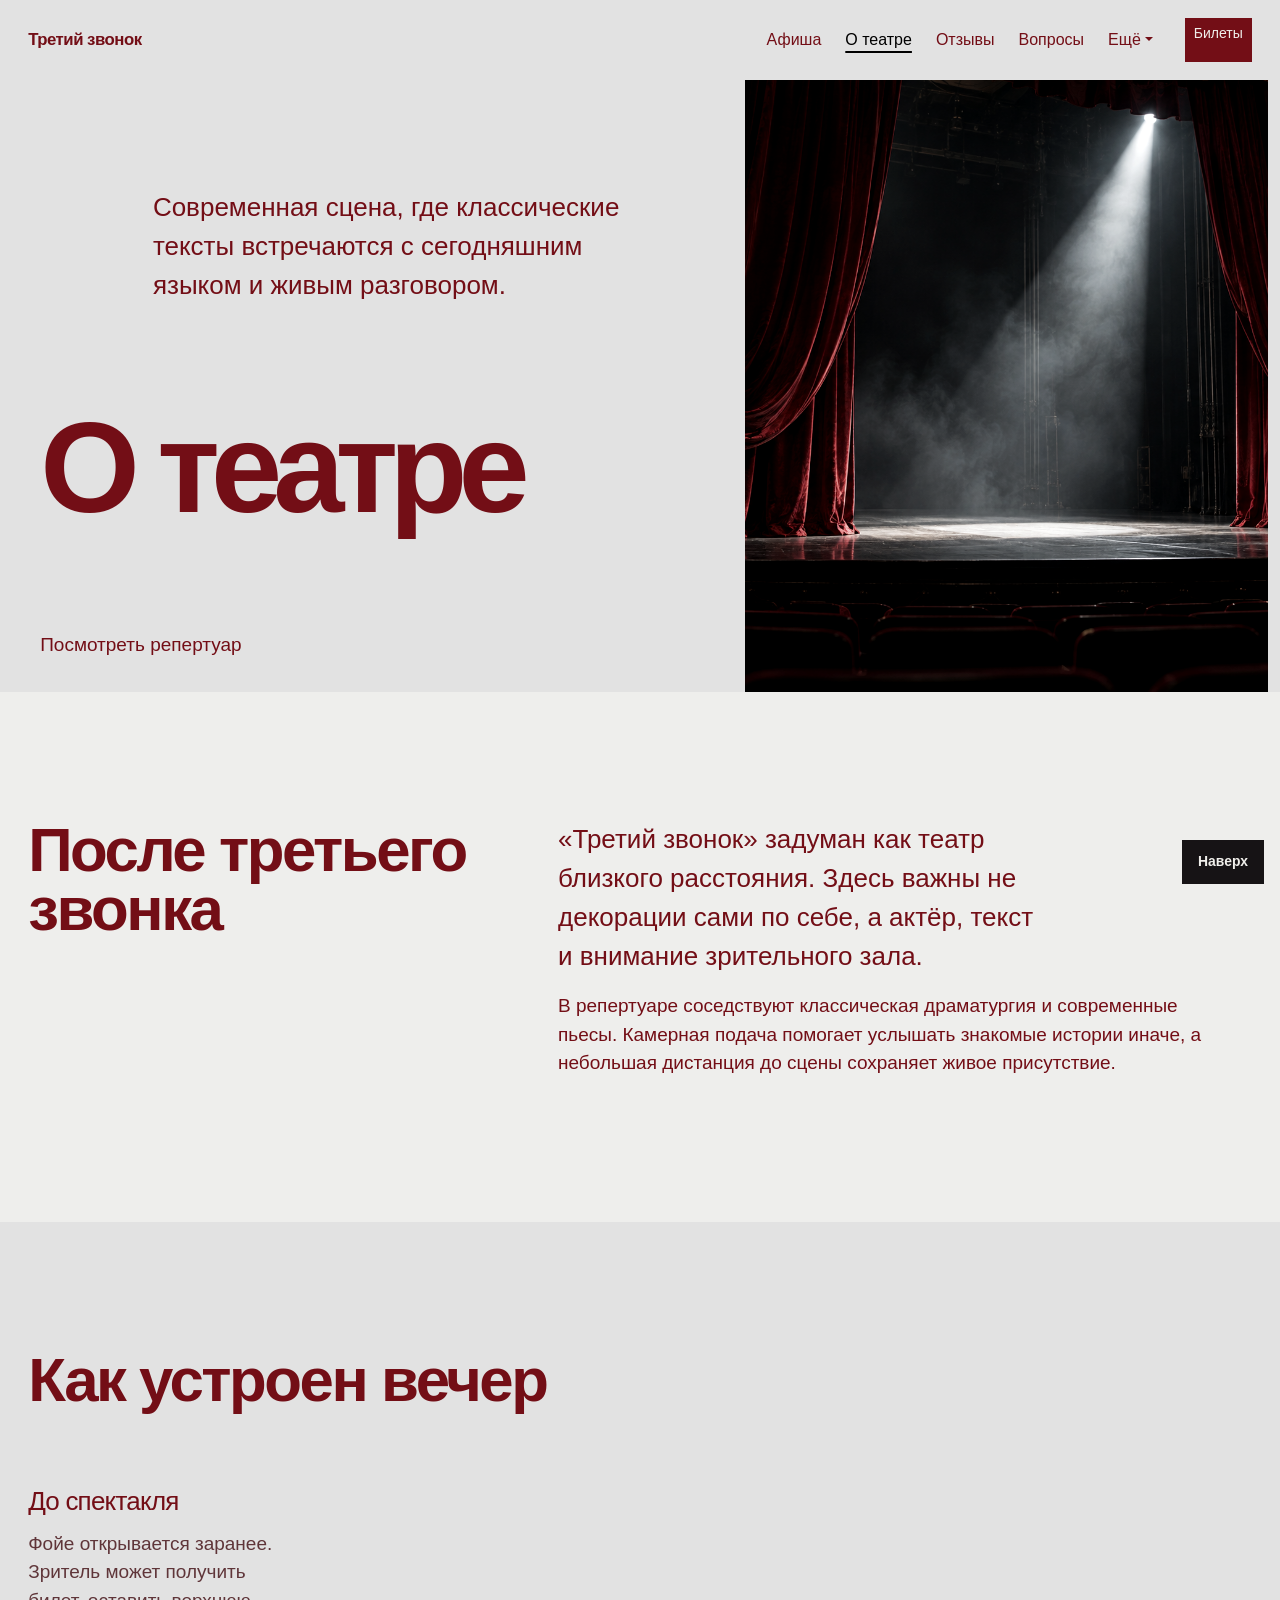
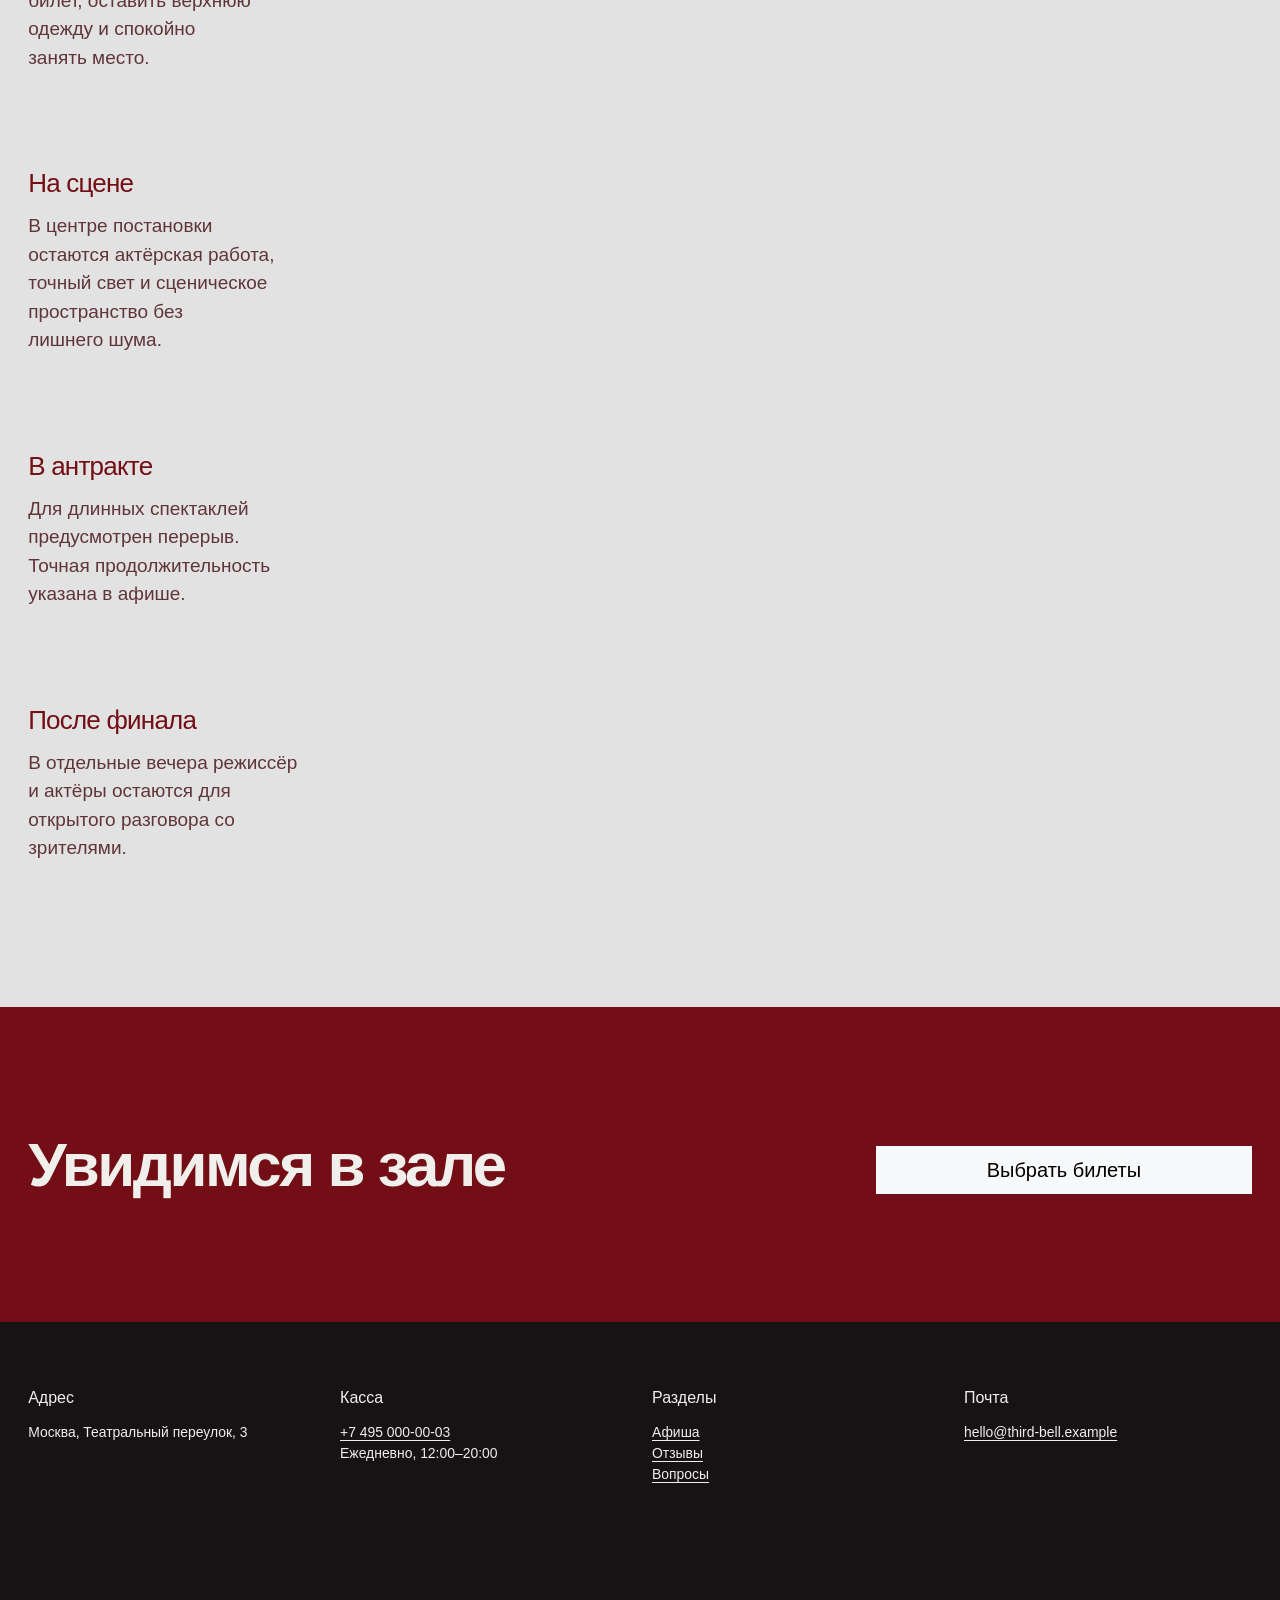
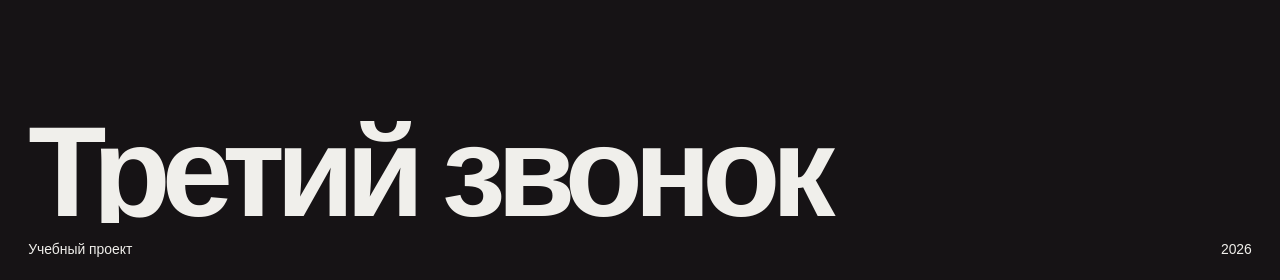
==== commit b5ce2177: "fix: keep back-to-top button visible" ====
--- a/about.html
+++ b/about.html
@@ -9,8 +9,8 @@
   <link rel="preconnect" href="https://api.fontshare.com">
   <link rel="preconnect" href="https://cdn.fontshare.com" crossorigin>
   <link href="https://api.fontshare.com/v2/css?f[]=switzer@400,500,600&display=swap" rel="stylesheet">
-  <link href="https://cdn.jsdelivr.net/npm/bootstrap@5.3.8/dist/css/bootstrap.min.css" rel="stylesheet">
-  <link rel="stylesheet" href="css/custom.css">
+  <link rel="stylesheet" href="vendor/bootstrap/css/bootstrap.min.css">
+  <link rel="stylesheet" href="css/custom.css?v=2">
 </head>
 <body class="inner-page">
   <a class="skip-link" href="#main-content">Перейти к содержанию</a>
@@ -84,7 +84,7 @@
   </main>
 
   <footer class="site-footer"><div class="container-fluid page-gutter"><div class="row g-4 site-footer__top"><div class="col-6 col-lg-3"><strong>Адрес</strong><span>Москва, Театральный переулок, 3</span></div><div class="col-6 col-lg-3"><strong>Касса</strong><a href="tel:+74950000003">+7 495 000-00-03</a><span>Ежедневно, 12:00–20:00</span></div><div class="col-6 col-lg-3"><strong>Разделы</strong><a href="catalog.html">Афиша</a><a href="reviews.html">Отзывы</a><a href="faq.html">Вопросы</a></div><div class="col-6 col-lg-3"><strong>Почта</strong><a href="mailto:hello@third-bell.example">hello@third-bell.example</a></div></div><p class="site-footer__wordmark" aria-hidden="true">Третий звонок</p><div class="site-footer__legal"><span>Учебный проект</span><span>2026</span></div></div></footer>
-  <script src="https://cdn.jsdelivr.net/npm/bootstrap@5.3.8/dist/js/bootstrap.bundle.min.js"></script>
-  <script src="js/main.js"></script>
+  <script src="vendor/bootstrap/js/bootstrap.bundle.min.js"></script>
+  <script src="js/main.js?v=2"></script>
 </body>
 </html>
--- a/css/custom.css
+++ b/css/custom.css
@@ -105,6 +105,36 @@
   transform: translateY(0);
 }
 
+.back-to-top {
+  position: fixed;
+  right: max(1rem, env(safe-area-inset-right));
+  bottom: max(1rem, env(safe-area-inset-bottom));
+  z-index: 1040;
+  min-height: 44px;
+  padding: .7rem 1rem;
+  display: inline-flex;
+  align-items: center;
+  justify-content: center;
+  background: var(--dark);
+  color: var(--accent-ink);
+  font-size: var(--step-small);
+  font-weight: 600;
+  line-height: 1;
+  text-decoration: none;
+  transition: transform 240ms var(--ease-out), background-color 180ms ease;
+}
+
+.back-to-top:hover,
+.back-to-top:focus-visible {
+  background: var(--accent-strong);
+  color: #fff;
+  transform: translateY(-3px);
+}
+
+.back-to-top:active {
+  transform: scale(.97);
+}
+
 .site-header {
   position: absolute;
   inset: 0 0 auto;
@@ -826,8 +856,37 @@
   max-width: 28ch;
   margin-bottom: 1.25rem;
   font-size: clamp(1.75rem, 3vw, 2.25rem);
-  line-height: 1.1;
+  line-height: 1.3;
   letter-spacing: -.035em;
+}
+
+.review-list__meta {
+  display: flex;
+  align-items: baseline;
+  justify-content: space-between;
+  gap: 2rem;
+  max-width: 40rem;
+  padding-top: 1rem;
+}
+
+.review-list__meta p {
+  margin-bottom: 0;
+}
+
+.review-rating {
+  flex: 0 0 auto;
+  font-variant-numeric: tabular-nums;
+}
+
+.review-rating__value {
+  font-size: 1.75rem;
+  font-weight: 600;
+  letter-spacing: -.03em;
+}
+
+.review-rating__scale {
+  color: currentColor;
+  font-size: .9rem;
 }
 
 .review-list article:nth-child(even) {
@@ -985,6 +1044,11 @@
 }
 
 @media (max-width: 575.98px) {
+  .back-to-top {
+    right: max(.75rem, env(safe-area-inset-right));
+    bottom: max(.75rem, env(safe-area-inset-bottom));
+  }
+
   .section-space {
     padding-block: 5rem;
   }
@@ -1051,6 +1115,10 @@
 
   .review-list article:nth-child(even) {
     margin-left: 0;
+  }
+
+  .review-list blockquote {
+    font-size: 1.5rem;
   }
 
   .booking-gallery figure {
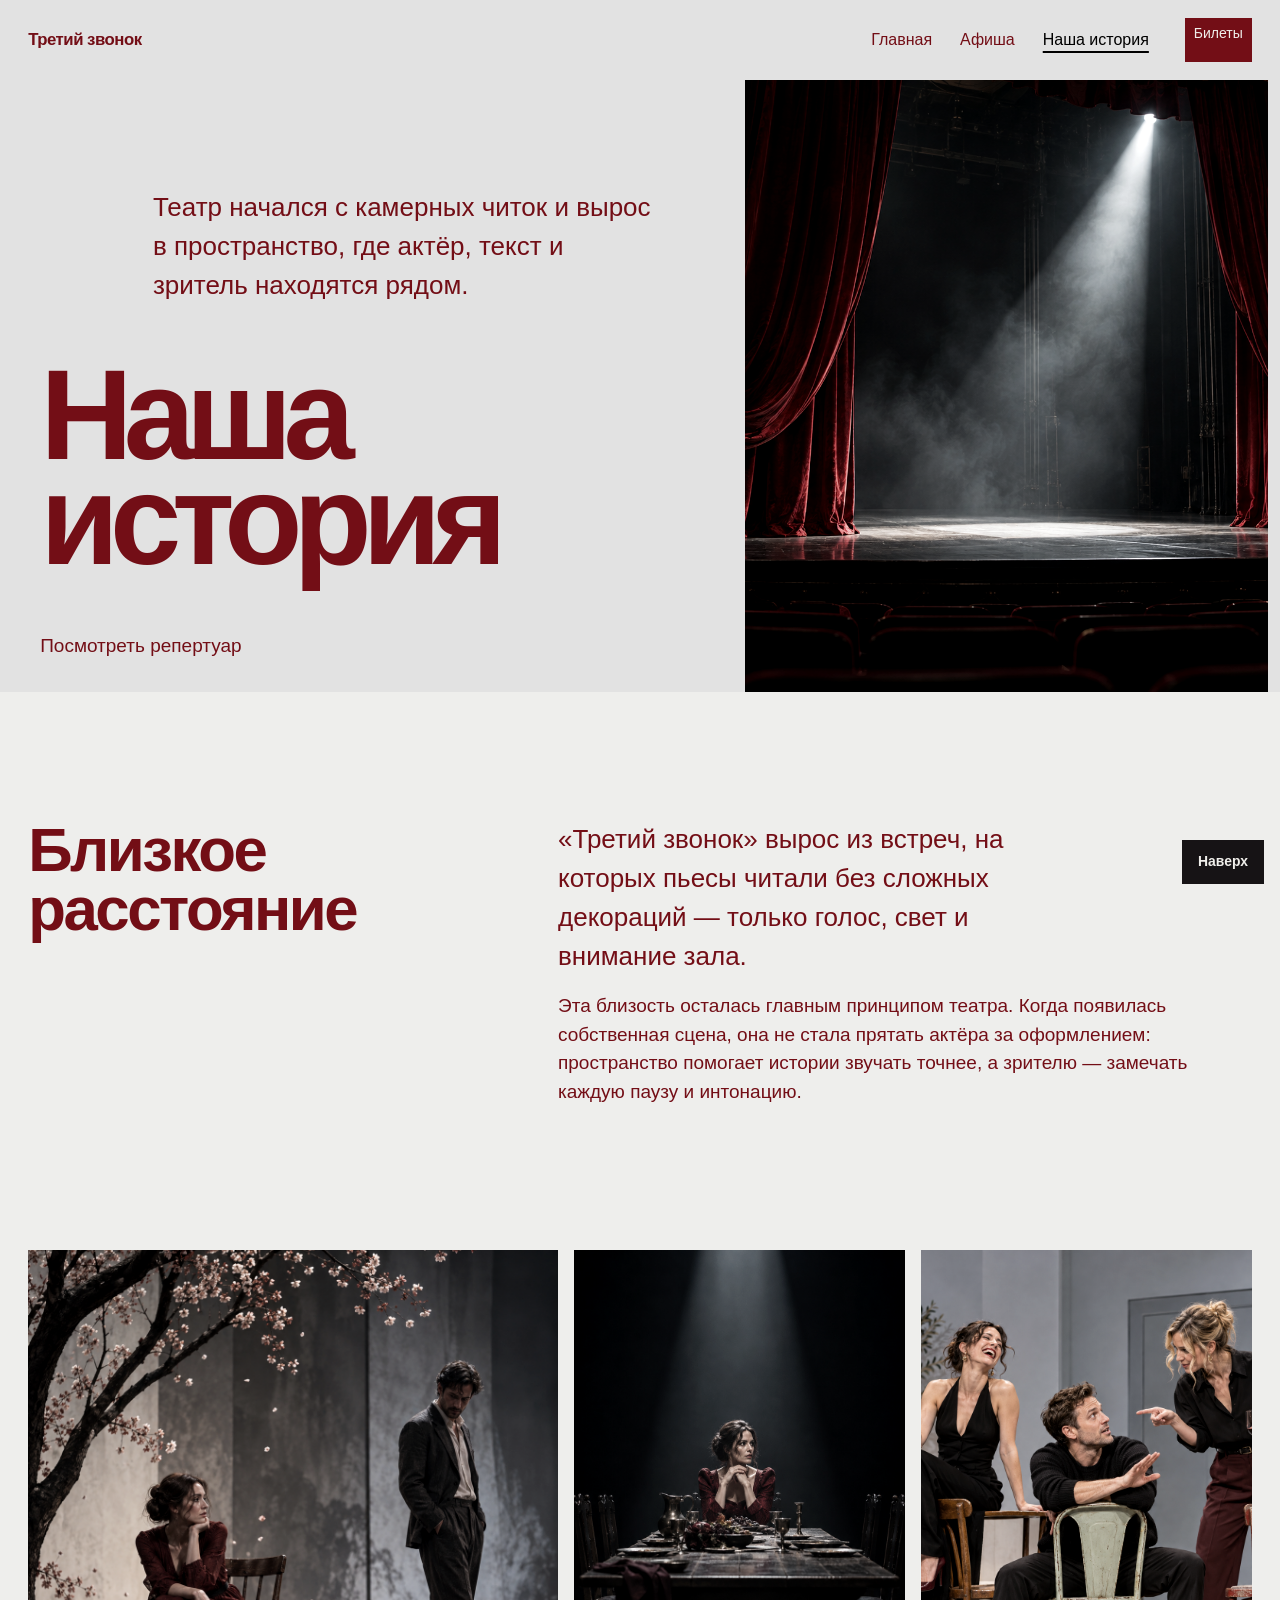
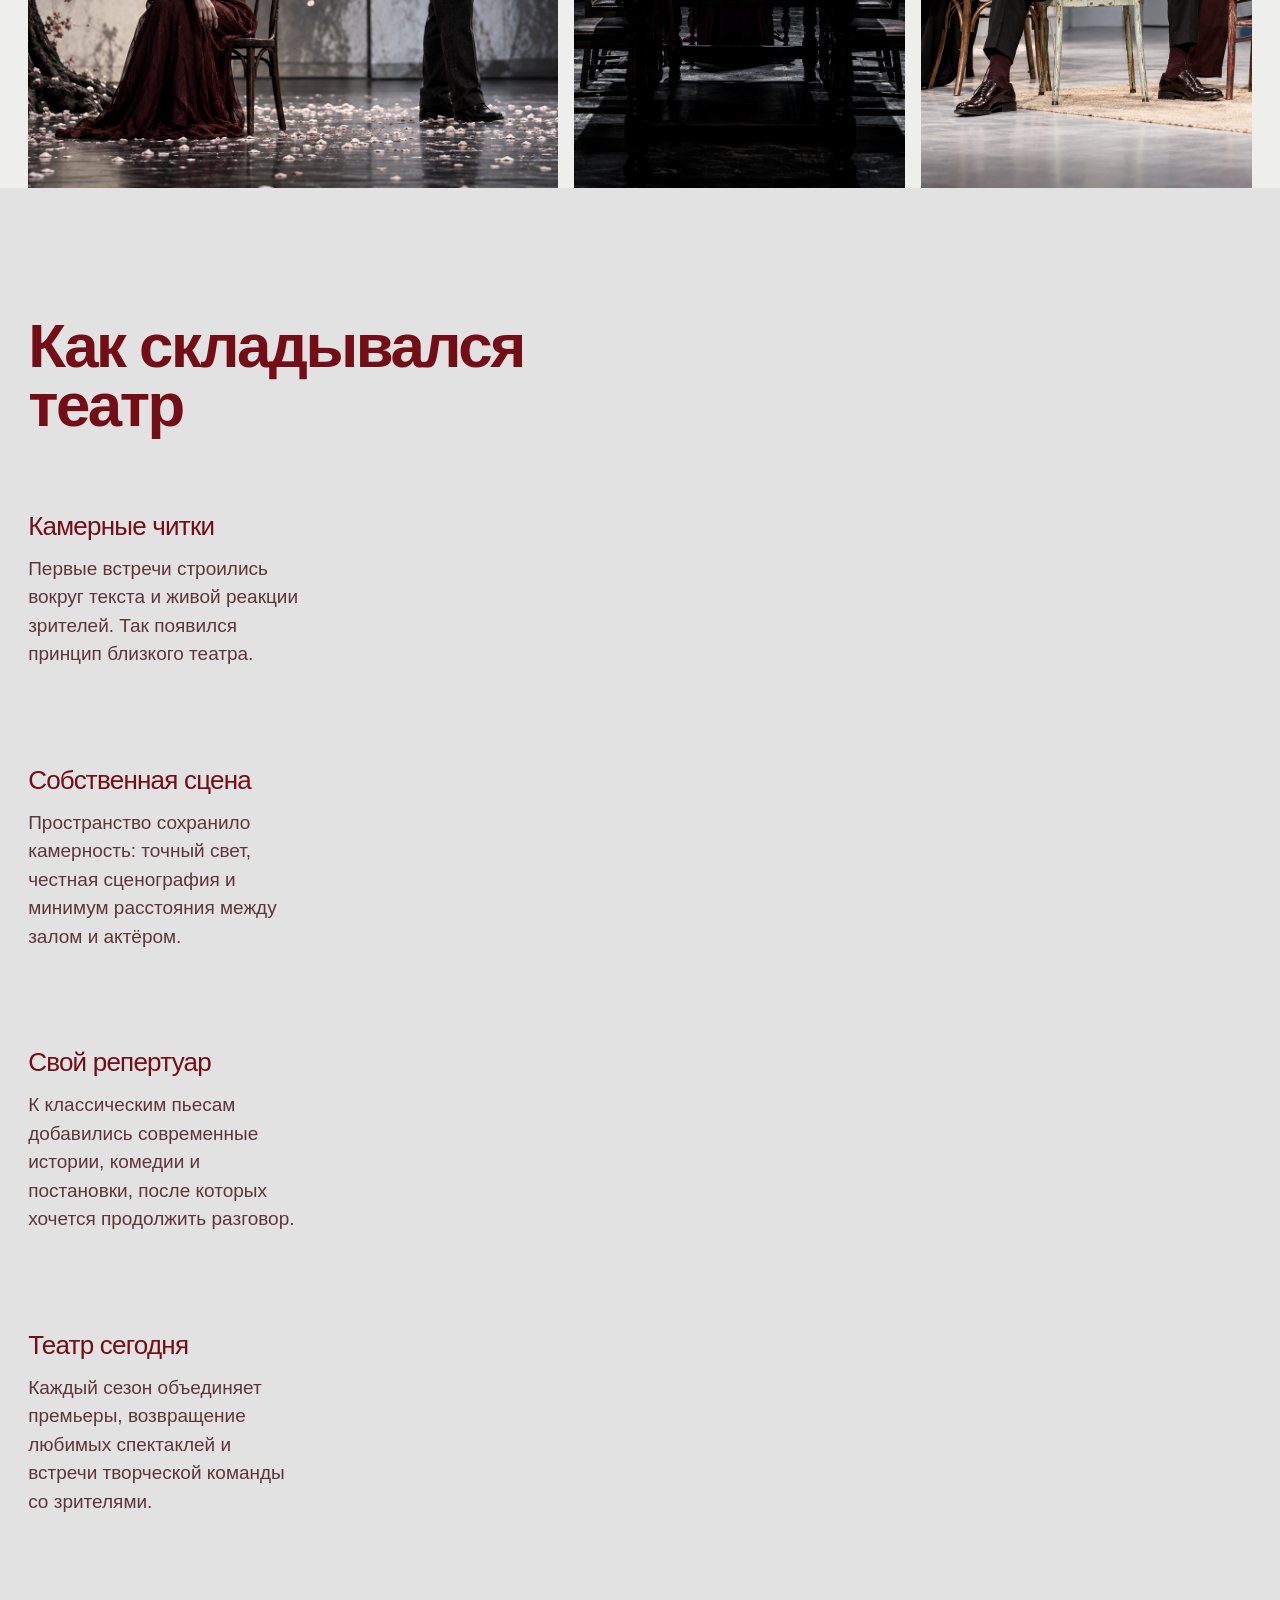
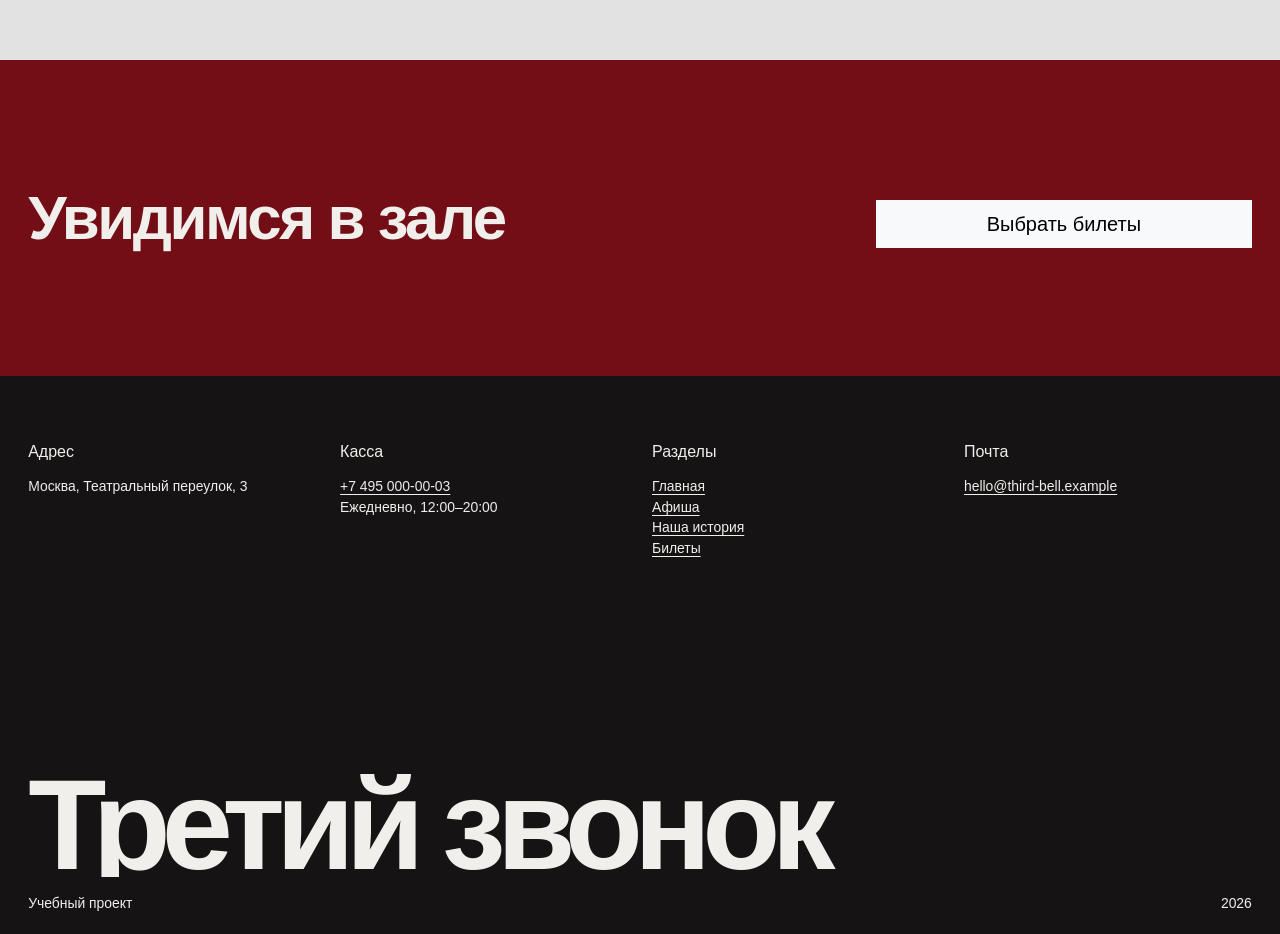
==== commit 6396af9d: "feat: refine navigation and theatre history" ====
--- a/about.html
+++ b/about.html
@@ -3,14 +3,14 @@
 <head>
   <meta charset="utf-8">
   <meta name="viewport" content="width=device-width, initial-scale=1">
-  <meta name="description" content="О современном театре Третий звонок, его сцене, репертуаре и встречах со зрителями.">
-  <title>О театре: «Третий звонок»</title>
+  <meta name="description" content="История театра Третий звонок: от камерных читок до современной сцены и собственного репертуара.">
+  <title>Наша история: театр «Третий звонок»</title>
   <script>document.documentElement.classList.replace('no-js', 'js');</script>
   <link rel="preconnect" href="https://api.fontshare.com">
   <link rel="preconnect" href="https://cdn.fontshare.com" crossorigin>
   <link href="https://api.fontshare.com/v2/css?f[]=switzer@400,500,600&display=swap" rel="stylesheet">
   <link rel="stylesheet" href="vendor/bootstrap/css/bootstrap.min.css">
-  <link rel="stylesheet" href="css/custom.css?v=2">
+  <link rel="stylesheet" href="css/custom.css?v=3">
 </head>
 <body class="inner-page">
   <a class="skip-link" href="#main-content">Перейти к содержанию</a>
@@ -21,11 +21,9 @@
         <button class="navbar-toggler" type="button" data-bs-toggle="collapse" data-bs-target="#mainNavbar" aria-controls="mainNavbar" aria-expanded="false" aria-label="Открыть меню"><span class="navbar-toggler-icon"></span></button>
         <div class="collapse navbar-collapse" id="mainNavbar">
           <ul class="navbar-nav ms-auto align-items-lg-center">
+            <li class="nav-item"><a class="nav-link" href="index.html">Главная</a></li>
             <li class="nav-item"><a class="nav-link" href="catalog.html">Афиша</a></li>
-            <li class="nav-item"><a class="nav-link active" href="about.html" aria-current="page">О театре</a></li>
-            <li class="nav-item"><a class="nav-link" href="reviews.html">Отзывы</a></li>
-            <li class="nav-item"><a class="nav-link" href="faq.html">Вопросы</a></li>
-            <li class="nav-item dropdown"><a class="nav-link dropdown-toggle" href="#" role="button" data-bs-toggle="dropdown" aria-expanded="false">Ещё</a><ul class="dropdown-menu"><li><a class="dropdown-item" href="product.html">Спектакль</a></li><li><a class="dropdown-item" href="catalog.html">Все постановки</a></li><li><a class="dropdown-item" href="index.html#popular">Популярное</a></li></ul></li>
+            <li class="nav-item"><a class="nav-link active" href="about.html" aria-current="page">Наша история</a></li>
             <li class="nav-item ms-lg-3"><a class="btn btn-theatre btn-sm" href="order.html">Билеты</a></li>
           </ul>
         </div>
@@ -37,12 +35,12 @@
     <section class="page-hero container-fluid">
       <div class="row g-0 w-100">
         <div class="col-12 col-lg-7 page-hero__copy page-gutter">
-          <p class="page-hero__lead" data-rise style="--i:0">Современная сцена, где классические тексты встречаются с сегодняшним языком и живым разговором.</p>
-          <h1 class="page-hero__title" data-rise style="--i:1">О театре</h1>
+          <p class="page-hero__lead" data-rise style="--i:0">Театр начался с камерных читок и вырос в пространство, где актёр, текст и зритель находятся рядом.</p>
+          <h1 class="page-hero__title" data-rise style="--i:1">Наша история</h1>
           <a class="theatre-link" href="catalog.html" data-rise style="--i:2">Посмотреть репертуар</a>
         </div>
         <div class="col-12 col-lg-5 page-hero__media">
-          <img src="images/theatre-stage.png" width="1536" height="1024" alt="Сцена театра Третий звонок перед спектаклем">
+          <img class="media-focus--stage" src="images/theatre-stage.png" width="1536" height="1024" alt="Сцена театра Третий звонок перед спектаклем">
         </div>
       </div>
     </section>
@@ -51,24 +49,30 @@
       <div class="container-fluid page-gutter">
         <div class="row g-5">
           <div class="col-12 col-lg-5">
-            <h2 id="story-title" data-reveal>После третьего звонка</h2>
+            <h2 id="story-title" data-reveal>Близкое расстояние</h2>
           </div>
           <div class="col-12 col-lg-7">
-            <p class="prose-lead" data-reveal>«Третий звонок» задуман как театр близкого расстояния. Здесь важны не декорации сами по себе, а актёр, текст и внимание зрительного зала.</p>
-            <p data-reveal>В репертуаре соседствуют классическая драматургия и современные пьесы. Камерная подача помогает услышать знакомые истории иначе, а небольшая дистанция до сцены сохраняет живое присутствие.</p>
+            <p class="prose-lead" data-reveal>«Третий звонок» вырос из встреч, на которых пьесы читали без сложных декораций — только голос, свет и внимание зала.</p>
+            <p data-reveal>Эта близость осталась главным принципом театра. Когда появилась собственная сцена, она не стала прятать актёра за оформлением: пространство помогает истории звучать точнее, а зрителю — замечать каждую паузу и интонацию.</p>
           </div>
         </div>
       </div>
     </section>
 
+    <section class="history-gallery" aria-label="Сцены из жизни театра">
+      <figure data-reveal><img class="media-focus--cherry" src="images/cherry-orchard.png" width="1024" height="1280" loading="lazy" alt="Актёры на сцене в спектакле Вишнёвый сад"></figure>
+      <figure data-reveal><img class="media-focus--guest" src="images/last-guest.png" width="1024" height="1280" loading="lazy" alt="Камерная сцена из спектакля Последний гость"></figure>
+      <figure data-reveal><img class="media-focus--neighbours" src="images/neighbours.png" width="1024" height="1280" loading="lazy" alt="Трое актёров в комедии Соседи"></figure>
+    </section>
+
     <section class="content-section" aria-labelledby="principles-title">
       <div class="container-fluid page-gutter">
-        <h2 id="principles-title" data-reveal>Как устроен вечер</h2>
+        <h2 id="principles-title" data-reveal>Как складывался театр</h2>
         <div class="row g-5 theatre-facts">
-          <article class="col-12 col-md-6 col-lg-3" data-reveal><h3>До спектакля</h3><p>Фойе открывается заранее. Зритель может получить билет, оставить верхнюю одежду и спокойно занять место.</p></article>
-          <article class="col-12 col-md-6 col-lg-3" data-reveal><h3>На сцене</h3><p>В центре постановки остаются актёрская работа, точный свет и сценическое пространство без лишнего шума.</p></article>
-          <article class="col-12 col-md-6 col-lg-3" data-reveal><h3>В антракте</h3><p>Для длинных спектаклей предусмотрен перерыв. Точная продолжительность указана в афише.</p></article>
-          <article class="col-12 col-md-6 col-lg-3" data-reveal><h3>После финала</h3><p>В отдельные вечера режиссёр и актёры остаются для открытого разговора со зрителями.</p></article>
+          <article class="col-12 col-md-6 col-lg-3" data-reveal><h3>Камерные читки</h3><p>Первые встречи строились вокруг текста и живой реакции зрителей. Так появился принцип близкого театра.</p></article>
+          <article class="col-12 col-md-6 col-lg-3" data-reveal><h3>Собственная сцена</h3><p>Пространство сохранило камерность: точный свет, честная сценография и минимум расстояния между залом и актёром.</p></article>
+          <article class="col-12 col-md-6 col-lg-3" data-reveal><h3>Свой репертуар</h3><p>К классическим пьесам добавились современные истории, комедии и постановки, после которых хочется продолжить разговор.</p></article>
+          <article class="col-12 col-md-6 col-lg-3" data-reveal><h3>Театр сегодня</h3><p>Каждый сезон объединяет премьеры, возвращение любимых спектаклей и встречи творческой команды со зрителями.</p></article>
         </div>
       </div>
     </section>
@@ -83,8 +87,8 @@
     </section>
   </main>
 
-  <footer class="site-footer"><div class="container-fluid page-gutter"><div class="row g-4 site-footer__top"><div class="col-6 col-lg-3"><strong>Адрес</strong><span>Москва, Театральный переулок, 3</span></div><div class="col-6 col-lg-3"><strong>Касса</strong><a href="tel:+74950000003">+7 495 000-00-03</a><span>Ежедневно, 12:00–20:00</span></div><div class="col-6 col-lg-3"><strong>Разделы</strong><a href="catalog.html">Афиша</a><a href="reviews.html">Отзывы</a><a href="faq.html">Вопросы</a></div><div class="col-6 col-lg-3"><strong>Почта</strong><a href="mailto:hello@third-bell.example">hello@third-bell.example</a></div></div><p class="site-footer__wordmark" aria-hidden="true">Третий звонок</p><div class="site-footer__legal"><span>Учебный проект</span><span>2026</span></div></div></footer>
+  <footer class="site-footer"><div class="container-fluid page-gutter"><div class="row g-4 site-footer__top"><div class="col-6 col-lg-3"><strong>Адрес</strong><span>Москва, Театральный переулок, 3</span></div><div class="col-6 col-lg-3"><strong>Касса</strong><a href="tel:+74950000003">+7 495 000-00-03</a><span>Ежедневно, 12:00–20:00</span></div><div class="col-6 col-lg-3"><strong>Разделы</strong><a href="index.html">Главная</a><a href="catalog.html">Афиша</a><a href="about.html">Наша история</a><a href="order.html">Билеты</a></div><div class="col-6 col-lg-3"><strong>Почта</strong><a href="mailto:hello@third-bell.example">hello@third-bell.example</a></div></div><p class="site-footer__wordmark" aria-hidden="true">Третий звонок</p><div class="site-footer__legal"><span>Учебный проект</span><span>2026</span></div></div></footer>
   <script src="vendor/bootstrap/js/bootstrap.bundle.min.js"></script>
-  <script src="js/main.js?v=2"></script>
+  <script src="js/main.js?v=3"></script>
 </body>
 </html>
--- a/css/custom.css
+++ b/css/custom.css
@@ -161,7 +161,7 @@
 }
 
 .navbar-nav {
-  gap: .5rem;
+  gap: .75rem;
 }
 
 .nav-link {
@@ -207,6 +207,11 @@
   border-color: var(--accent-strong);
   background: var(--accent-strong);
   color: #fff;
+}
+
+.btn-theatre.is-current {
+  border-color: var(--accent-strong);
+  background: var(--accent-strong);
 }
 
 .btn-outline-primary {
@@ -376,14 +381,33 @@
 .performance-card__media {
   position: relative;
   overflow: hidden;
+  aspect-ratio: 3 / 2;
+  background: var(--dark);
 }
 
 .performance-card img {
-  aspect-ratio: 4 / 5;
+  width: 100%;
+  height: 100%;
   border-radius: 0;
   object-fit: cover;
   filter: saturate(.7) contrast(1.04);
   transition: transform 700ms var(--ease-soft), filter 300ms ease;
+}
+
+.media-focus--stage {
+  object-position: 50% 52%;
+}
+
+.media-focus--cherry {
+  object-position: 50% 58%;
+}
+
+.media-focus--guest {
+  object-position: 50% 48%;
+}
+
+.media-focus--neighbours {
+  object-position: 50% 42%;
 }
 
 .performance-card__badge {
@@ -550,6 +574,10 @@
 .booking__note {
   max-width: 30ch;
   font-size: var(--step-small);
+}
+
+.booking .invalid-feedback {
+  color: var(--accent-ink);
 }
 
 .site-footer {
@@ -640,7 +668,7 @@
 
 .product-visual img {
   width: 100%;
-  max-height: 46rem;
+  aspect-ratio: 4 / 5;
   object-fit: cover;
   filter: saturate(.72) contrast(1.05);
 }
@@ -654,6 +682,11 @@
 .product-detail .lead {
   max-width: 38ch;
   color: var(--muted);
+}
+
+.product-badge {
+  background: var(--accent);
+  color: var(--accent-ink);
 }
 
 .breadcrumb a {
@@ -704,6 +737,11 @@
 
 .order-card .card-body {
   padding: clamp(1.5rem, 4vw, 3rem);
+}
+
+.order-card .invalid-feedback {
+  color: var(--accent-strong);
+  font-weight: 500;
 }
 
 .order-card .alert-info {
@@ -750,7 +788,8 @@
 }
 
 .order-intro__strip img {
-  height: 10rem;
+  height: clamp(8rem, 10vw, 10rem);
+  overflow: hidden;
 }
 
 .input-group-text {
@@ -813,6 +852,29 @@
   filter: saturate(.72) contrast(1.05);
 }
 
+.history-gallery {
+  display: grid;
+  grid-template-columns: 1.6fr 1fr 1fr;
+  gap: 1rem;
+  padding-inline: var(--page-gutter);
+  background: var(--surface-light);
+}
+
+.history-gallery figure {
+  height: clamp(24rem, 42vw, 40rem);
+  margin: 0;
+  overflow: hidden;
+  background: var(--dark);
+}
+
+.history-gallery img {
+  width: 100%;
+  height: 100%;
+  object-fit: cover;
+  filter: saturate(.72) contrast(1.05);
+  transition: transform 700ms var(--ease-soft), filter 300ms ease;
+}
+
 .content-section {
   padding-block: clamp(5rem, 10vw, 9rem);
 }
@@ -926,6 +988,11 @@
     transform: scale(1.025);
     filter: saturate(.88) contrast(1.04);
   }
+
+  .history-gallery figure:hover img {
+    transform: scale(1.025);
+    filter: saturate(.88) contrast(1.05);
+  }
 }
 
 @media (prefers-reduced-motion: no-preference) {
@@ -1041,6 +1108,19 @@
   .product-gallery figure {
     height: 18rem;
   }
+
+  .history-gallery {
+    grid-template-columns: 1.4fr 1fr;
+  }
+
+  .history-gallery figure {
+    height: 28rem;
+  }
+
+  .history-gallery figure:last-child {
+    grid-column: 1 / -1;
+    height: 22rem;
+  }
 }
 
 @media (max-width: 575.98px) {
@@ -1131,6 +1211,22 @@
 
   .product-gallery figure {
     height: 22rem;
+  }
+
+  .performance-card__media {
+    aspect-ratio: 4 / 3;
+  }
+
+  .history-gallery {
+    grid-template-columns: 1fr;
+    gap: .75rem;
+    padding-inline: 0;
+  }
+
+  .history-gallery figure,
+  .history-gallery figure:last-child {
+    grid-column: auto;
+    height: 21rem;
   }
 }
 
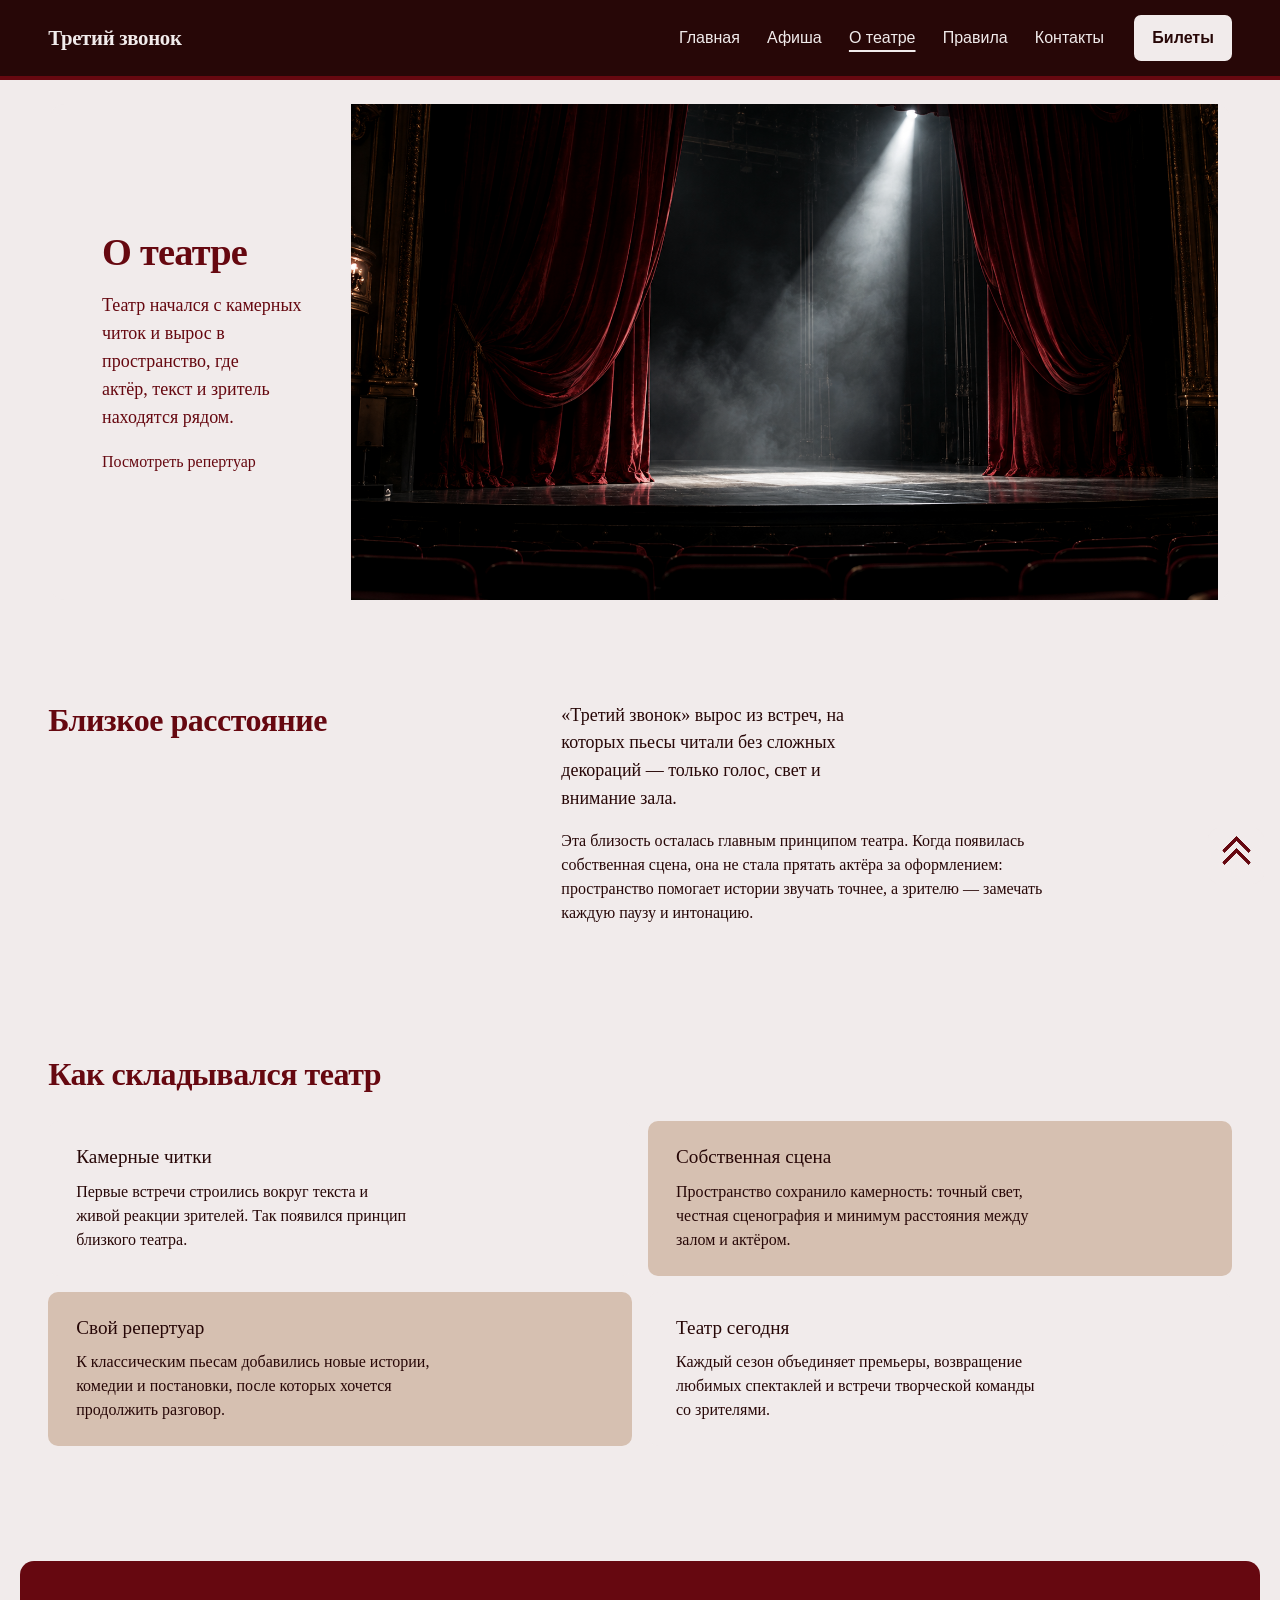
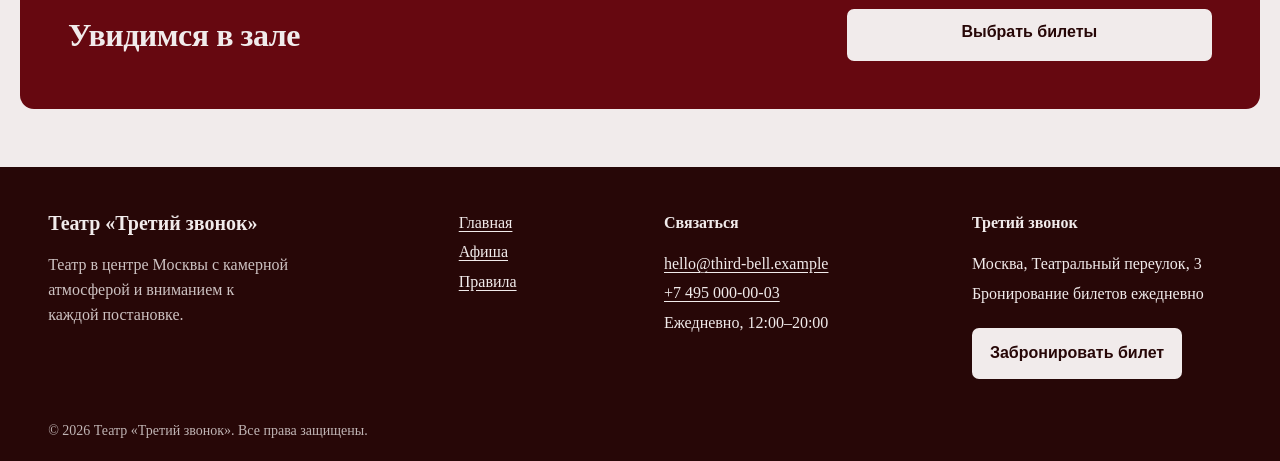
==== commit 89c94d9a: "feat: complete theatre website redesign" ====
--- a/about.html
+++ b/about.html
@@ -3,16 +3,13 @@
 <head>
   <meta charset="utf-8">
   <meta name="viewport" content="width=device-width, initial-scale=1">
-  <meta name="description" content="История театра Третий звонок: от камерных читок до современной сцены и собственного репертуара.">
-  <title>Наша история: театр «Третий звонок»</title>
+  <meta name="description" content="История театра Третий звонок: от камерных читок до собственной сцены и постоянного репертуара.">
+  <title>О театре: театр «Третий звонок»</title>
   <script>document.documentElement.classList.replace('no-js', 'js');</script>
-  <link rel="preconnect" href="https://api.fontshare.com">
-  <link rel="preconnect" href="https://cdn.fontshare.com" crossorigin>
-  <link href="https://api.fontshare.com/v2/css?f[]=switzer@400,500,600&display=swap" rel="stylesheet">
   <link rel="stylesheet" href="vendor/bootstrap/css/bootstrap.min.css">
-  <link rel="stylesheet" href="css/custom.css?v=3">
+  <link rel="stylesheet" href="css/custom.css?v=28">
 </head>
-<body class="inner-page">
+<body class="inner-page history-page">
   <a class="skip-link" href="#main-content">Перейти к содержанию</a>
   <header class="site-header">
     <nav class="navbar navbar-expand-lg" aria-label="Основная навигация">
@@ -23,8 +20,9 @@
           <ul class="navbar-nav ms-auto align-items-lg-center">
             <li class="nav-item"><a class="nav-link" href="index.html">Главная</a></li>
             <li class="nav-item"><a class="nav-link" href="catalog.html">Афиша</a></li>
-            <li class="nav-item"><a class="nav-link active" href="about.html" aria-current="page">Наша история</a></li>
-            <li class="nav-item ms-lg-3"><a class="btn btn-theatre btn-sm" href="order.html">Билеты</a></li>
+            <li class="nav-item"><a class="nav-link active" href="about.html" aria-current="page">О театре</a></li>
+            <li class="nav-item"><a class="nav-link" href="rules.html">Правила</a></li>
+            <li class="nav-item"><a class="nav-link" href="contacts.html">Контакты</a></li><li class="nav-item ms-lg-3"><a class="btn btn-theatre btn-sm" href="order.html">Билеты</a></li>
           </ul>
         </div>
       </div>
@@ -36,7 +34,7 @@
       <div class="row g-0 w-100">
         <div class="col-12 col-lg-7 page-hero__copy page-gutter">
           <p class="page-hero__lead" data-rise style="--i:0">Театр начался с камерных читок и вырос в пространство, где актёр, текст и зритель находятся рядом.</p>
-          <h1 class="page-hero__title" data-rise style="--i:1">Наша история</h1>
+          <h1 class="page-hero__title" data-rise style="--i:1">О театре</h1>
           <a class="theatre-link" href="catalog.html" data-rise style="--i:2">Посмотреть репертуар</a>
         </div>
         <div class="col-12 col-lg-5 page-hero__media">
@@ -59,36 +57,30 @@
       </div>
     </section>
 
-    <section class="history-gallery" aria-label="Сцены из жизни театра">
-      <figure data-reveal><img class="media-focus--cherry" src="images/cherry-orchard.png" width="1024" height="1280" loading="lazy" alt="Актёры на сцене в спектакле Вишнёвый сад"></figure>
-      <figure data-reveal><img class="media-focus--guest" src="images/last-guest.png" width="1024" height="1280" loading="lazy" alt="Камерная сцена из спектакля Последний гость"></figure>
-      <figure data-reveal><img class="media-focus--neighbours" src="images/neighbours.png" width="1024" height="1280" loading="lazy" alt="Трое актёров в комедии Соседи"></figure>
-    </section>
-
-    <section class="content-section" aria-labelledby="principles-title">
+    <section class="content-section history-stages" aria-labelledby="principles-title">
       <div class="container-fluid page-gutter">
         <h2 id="principles-title" data-reveal>Как складывался театр</h2>
-        <div class="row g-5 theatre-facts">
-          <article class="col-12 col-md-6 col-lg-3" data-reveal><h3>Камерные читки</h3><p>Первые встречи строились вокруг текста и живой реакции зрителей. Так появился принцип близкого театра.</p></article>
-          <article class="col-12 col-md-6 col-lg-3" data-reveal><h3>Собственная сцена</h3><p>Пространство сохранило камерность: точный свет, честная сценография и минимум расстояния между залом и актёром.</p></article>
-          <article class="col-12 col-md-6 col-lg-3" data-reveal><h3>Свой репертуар</h3><p>К классическим пьесам добавились современные истории, комедии и постановки, после которых хочется продолжить разговор.</p></article>
-          <article class="col-12 col-md-6 col-lg-3" data-reveal><h3>Театр сегодня</h3><p>Каждый сезон объединяет премьеры, возвращение любимых спектаклей и встречи творческой команды со зрителями.</p></article>
+        <div class="theatre-facts">
+          <article data-reveal><h3>Камерные читки</h3><p>Первые встречи строились вокруг текста и живой реакции зрителей. Так появился принцип близкого театра.</p></article>
+          <article data-reveal><h3>Собственная сцена</h3><p>Пространство сохранило камерность: точный свет, честная сценография и минимум расстояния между залом и актёром.</p></article>
+          <article data-reveal><h3>Свой репертуар</h3><p>К классическим пьесам добавились новые истории, комедии и постановки, после которых хочется продолжить разговор.</p></article>
+          <article data-reveal><h3>Театр сегодня</h3><p>Каждый сезон объединяет премьеры, возвращение любимых спектаклей и встречи творческой команды со зрителями.</p></article>
         </div>
       </div>
     </section>
 
-    <section class="content-section content-section--red">
-      <div class="container-fluid page-gutter">
-        <div class="row align-items-end g-5">
-          <div class="col-12 col-lg-8"><h2 class="mb-lg-0" data-reveal>Увидимся в зале</h2></div>
+    <section class="content-section history-cta">
+      <div class="container-fluid page-gutter history-cta__panel">
+        <div class="row align-items-center gy-4">
+          <div class="col-12 col-lg-8"><h2 data-reveal>Увидимся в зале</h2></div>
           <div class="col-12 col-lg-4"><a class="btn btn-light btn-lg w-100" href="order.html" data-reveal>Выбрать билеты</a></div>
         </div>
       </div>
     </section>
   </main>
 
-  <footer class="site-footer"><div class="container-fluid page-gutter"><div class="row g-4 site-footer__top"><div class="col-6 col-lg-3"><strong>Адрес</strong><span>Москва, Театральный переулок, 3</span></div><div class="col-6 col-lg-3"><strong>Касса</strong><a href="tel:+74950000003">+7 495 000-00-03</a><span>Ежедневно, 12:00–20:00</span></div><div class="col-6 col-lg-3"><strong>Разделы</strong><a href="index.html">Главная</a><a href="catalog.html">Афиша</a><a href="about.html">Наша история</a><a href="order.html">Билеты</a></div><div class="col-6 col-lg-3"><strong>Почта</strong><a href="mailto:hello@third-bell.example">hello@third-bell.example</a></div></div><p class="site-footer__wordmark" aria-hidden="true">Третий звонок</p><div class="site-footer__legal"><span>Учебный проект</span><span>2026</span></div></div></footer>
+  <footer class="site-footer"><div class="container-fluid page-gutter"><div class="row gy-5 gx-lg-5 site-footer__top"><div class="col-12 col-md-6 col-lg-4 site-footer__intro"><a class="site-footer__brand" href="index.html">Театр «Третий звонок»</a><p>Театр в центре Москвы с камерной атмосферой и вниманием к каждой постановке.</p></div><nav class="col-6 col-md-3 col-lg-2 site-footer__nav" aria-label="Навигация в подвале"><a href="index.html">Главная</a><a href="catalog.html">Афиша</a><a href="rules.html">Правила</a></nav><div class="col-12 col-md-6 col-lg-3"><strong>Связаться</strong><a href="mailto:hello@third-bell.example">hello@third-bell.example</a><a href="tel:+74950000003">+7 495 000-00-03</a><span>Ежедневно, 12:00–20:00</span></div><div class="col-12 col-md-6 col-lg-3 site-footer__visit"><strong>Третий звонок</strong><span>Москва, Театральный переулок, 3</span><span>Бронирование билетов ежедневно</span><a class="btn btn-footer" href="order.html">Забронировать билет</a></div></div><div class="site-footer__legal"><span>© 2026 Театр «Третий звонок». Все права защищены.</span></div></div></footer>
   <script src="vendor/bootstrap/js/bootstrap.bundle.min.js"></script>
-  <script src="js/main.js?v=3"></script>
+  <script src="js/main.js?v=6"></script>
 </body>
 </html>
--- a/css/custom.css
+++ b/css/custom.css
@@ -1,17 +1,17 @@
 :root {
-  --bg: #e2e2e2;
-  --surface: #d3d3d3;
-  --surface-light: #eeeeec;
-  --ink: #730e16;
-  --muted: #5f3539;
-  --accent: #730e16;
-  --accent-strong: #57090f;
-  --accent-ink: #f0efeb;
-  --dark: #161315;
-  --step-small: clamp(0.8125rem, 0.79rem + 0.1vw, 0.875rem);
-  --step-body: clamp(1.0625rem, 1rem + 0.25vw, 1.1875rem);
-  --step-lead: clamp(1.25rem, 1.1rem + 0.7vw, 1.625rem);
-  --step-head: clamp(2rem, 1.3rem + 3.2vw, 4rem);
+  --bg: #f1ebeb;
+  --surface: #d6c0b1;
+  --surface-light: #f1ebeb;
+  --ink: #270707;
+  --muted: #660810;
+  --accent: #660810;
+  --accent-strong: #270707;
+  --accent-ink: #f1ebeb;
+  --dark: #270707;
+  --step-small: 0.875rem;
+  --step-body: 1rem;
+  --step-lead: clamp(1.1rem, 1.05rem + 0.3vw, 1.25rem);
+  --step-head: clamp(1.75rem, 1.6rem + 0.55vw, 2rem);
   --ease-out: cubic-bezier(.16, 1, .3, 1);
   --ease-soft: cubic-bezier(.22, 1, .36, 1);
   --page-gutter: clamp(1.5rem, 2.2vw, 2rem);
@@ -27,7 +27,7 @@
   overflow-x: hidden;
   background: var(--bg);
   color: var(--ink);
-  font-family: "Switzer", "Helvetica Neue", Arial, sans-serif;
+  font-family: Georgia, "Times New Roman", serif;
   font-size: var(--step-body);
   line-height: 1.5;
   font-kerning: normal;
@@ -51,7 +51,7 @@
 input:focus-visible,
 select:focus-visible,
 summary:focus-visible {
-  outline: 3px solid #111;
+  outline: 3px solid #270707;
   outline-offset: 4px;
 }
 
@@ -64,16 +64,19 @@
 }
 
 h2 {
-  max-width: 16ch;
-  margin-bottom: clamp(2.5rem, 6vw, 5rem);
+  max-width: 24ch;
+  margin-bottom: 2rem;
   font-size: var(--step-head);
   font-weight: 600;
-  line-height: .96;
-  letter-spacing: -.04em;
+  line-height: 1.15;
+  color: var(--accent);
+  letter-spacing: -.015em;
   text-wrap: balance;
 }
 
 h3 {
+  color: var(--accent);
+  font-family: Georgia, "Times New Roman", serif;
   text-wrap: balance;
 }
 
@@ -87,7 +90,7 @@
 }
 
 .section-space {
-  padding-block: clamp(6rem, 12vw, 11rem);
+  padding-block: clamp(3.75rem, 6vw, 5.5rem);
 }
 
 .skip-link {
@@ -98,7 +101,7 @@
   padding: .75rem 1rem;
   transform: translateY(-160%);
   background: var(--dark);
-  color: #fff;
+  color: #f1ebeb;
 }
 
 .skip-link:focus {
@@ -115,7 +118,7 @@
   display: inline-flex;
   align-items: center;
   justify-content: center;
-  background: var(--dark);
+  background: var(--accent-strong);
   color: var(--accent-ink);
   font-size: var(--step-small);
   font-weight: 600;
@@ -126,8 +129,8 @@
 
 .back-to-top:hover,
 .back-to-top:focus-visible {
-  background: var(--accent-strong);
-  color: #fff;
+  background: var(--dark);
+  color: #f1ebeb;
   transform: translateY(-3px);
 }
 
@@ -142,13 +145,13 @@
 }
 
 .navbar {
-  min-height: 5rem;
+  min-height: 5.25rem;
   background: var(--bg);
 }
 
 .navbar-brand {
-  color: var(--ink);
-  font-size: 1.05rem;
+  color: var(--accent);
+  font-size: 1rem;
   font-weight: 600;
   letter-spacing: -.03em;
 }
@@ -161,16 +164,18 @@
 }
 
 .navbar-nav {
-  gap: .75rem;
+  gap: .35rem;
 }
 
 .nav-link {
   color: var(--ink);
   font-size: 1rem;
+  font-weight: 500;
+  padding-inline: .7rem !important;
 }
 
 .nav-link.active {
-  color: var(--ink);
+  color: var(--accent);
   text-decoration: underline;
   text-decoration-thickness: .12em;
   text-underline-offset: .35em;
@@ -190,10 +195,15 @@
   min-height: 44px;
   border-radius: 0;
   font-weight: 500;
+  padding: .7rem 1.1rem;
 }
 
 .btn:active {
   transform: scale(.97);
+}
+
+.btn-lg {
+  font-size: 1rem;
 }
 
 .btn-theatre {
@@ -206,7 +216,7 @@
 .btn-theatre:focus {
   border-color: var(--accent-strong);
   background: var(--accent-strong);
-  color: #fff;
+  color: #f1ebeb;
 }
 
 .btn-theatre.is-current {
@@ -244,7 +254,7 @@
 }
 
 .theatre-link {
-  color: var(--ink);
+  color: var(--accent);
   text-decoration: underline;
   text-decoration-color: transparent;
   text-underline-offset: .2em;
@@ -253,7 +263,7 @@
 
 .theatre-link:hover,
 .theatre-link:focus {
-  color: var(--ink);
+  color: var(--accent-strong);
   text-decoration-color: currentColor;
 }
 
@@ -272,17 +282,21 @@
 .hero__intro {
   width: min(32ch, 100%);
   margin-left: 16.666%;
-  font-size: var(--step-body);
+  font-family: Georgia, "Times New Roman", serif;
+  font-size: var(--step-lead);
+  font-weight: 500;
+  line-height: 1.35;
 }
 
 .hero__title {
   width: 100%;
   margin: auto 0;
-  color: var(--ink);
-  font-size: clamp(4.4rem, 10vw, 10rem);
+  color: var(--accent);
+  font-size: clamp(4rem, 8.5vw, 8.5rem);
   font-weight: 600;
-  line-height: .76;
-  letter-spacing: -.07em;
+  white-space: nowrap;
+  line-height: .82;
+  letter-spacing: -.04em;
   white-space: nowrap;
 }
 
@@ -315,7 +329,8 @@
 }
 
 .hero__date {
-  color: var(--muted);
+  color: var(--accent);
+  font-weight: 500;
   font-variant-numeric: tabular-nums;
 }
 
@@ -358,7 +373,7 @@
 
 .advantages__grid p {
   margin-bottom: 0;
-  color: var(--muted);
+  color: var(--ink);
   font-size: 1rem;
 }
 
@@ -374,8 +389,9 @@
 .performance-card {
   border: 0;
   border-radius: 0;
-  background: var(--surface);
+  background: var(--surface-light);
   color: var(--ink);
+  transition: transform 280ms var(--ease-out), background-color 180ms ease;
 }
 
 .performance-card__media {
@@ -407,7 +423,7 @@
 }
 
 .media-focus--neighbours {
-  object-position: 50% 42%;
+  object-position: 50% 18%;
 }
 
 .performance-card__badge {
@@ -422,13 +438,14 @@
 }
 
 .performance-card .card-body {
-  padding: 1.5rem;
+  padding: 1.75rem;
 }
 
 .performance-card__meta {
   margin-bottom: 2rem;
-  color: var(--muted);
+  color: var(--accent);
   font-size: var(--step-small);
+  font-weight: 500;
   font-variant-numeric: tabular-nums;
 }
 
@@ -441,6 +458,7 @@
 
 .performance-card .card-text {
   margin-bottom: 2rem;
+  color: var(--ink);
   font-size: 1rem;
 }
 
@@ -454,15 +472,17 @@
 
 .reviews h2 {
   margin-bottom: 1.5rem;
+  color: var(--accent-ink);
 }
 
 .reviews blockquote {
   max-width: 22ch;
   margin-bottom: 2.5rem;
-  font-size: clamp(1.5rem, 2.5vw, 2.25rem);
+  font-family: Georgia, "Times New Roman", serif;
+  font-size: clamp(1.45rem, 2.2vw, 2rem);
   font-weight: 500;
   line-height: 1.04;
-  letter-spacing: -.045em;
+  letter-spacing: -.02em;
   text-wrap: balance;
 }
 
@@ -540,14 +560,22 @@
   color: var(--accent-ink);
 }
 
+.booking h2,
+.booking .form-label {
+  color: var(--accent-ink);
+}
+
 .booking__lead {
   max-width: 35ch;
+  font-family: Georgia, "Times New Roman", serif;
   font-size: var(--step-lead);
+  font-weight: 500;
+  line-height: 1.35;
 }
 
 .form-control,
 .form-select {
-  min-height: 3.5rem;
+  min-height: 3.25rem;
   border: 0;
   border-radius: 0;
   background-color: var(--surface-light);
@@ -557,9 +585,14 @@
 .form-control:focus,
 .form-select:focus {
   border-color: var(--dark);
-  background: #fff;
-  outline: 3px solid #fff;
+  background: #f1ebeb;
+  outline: 3px solid var(--accent);
   outline-offset: 3px;
+}
+
+.booking .form-control:focus,
+.booking .form-select:focus {
+  outline-color: var(--accent-ink);
 }
 
 .form-check-input {
@@ -581,16 +614,17 @@
 }
 
 .site-footer {
-  min-height: 78svh;
-  padding-block: 4rem 1.25rem;
-  display: flex;
-  background: var(--dark);
+  padding-block: clamp(3.75rem, 7vw, 6.5rem) 1.5rem;
+  background: var(--accent-strong);
   color: var(--accent-ink);
 }
 
 .site-footer > .container-fluid {
-  display: grid;
-  grid-template-rows: auto 1fr auto;
+  width: 100%;
+}
+
+.site-footer__top {
+  align-items: start;
 }
 
 .site-footer__top strong,
@@ -598,35 +632,70 @@
 .site-footer__top a {
   display: block;
   color: inherit;
-  font-size: var(--step-small);
+  font-size: 1rem;
+  line-height: 1.55;
 }
 
 .site-footer__top strong {
-  margin-bottom: .75rem;
+  margin-bottom: 1rem;
   font-size: 1rem;
-  font-weight: 500;
+  font-weight: 600;
 }
 
 .site-footer__top a {
   width: fit-content;
+  margin-bottom: .3rem;
   text-underline-offset: .2em;
-}
-
-.site-footer__wordmark {
-  align-self: end;
-  width: 100%;
-  margin-bottom: 1rem;
-  overflow: hidden;
-  font-size: clamp(3.25rem, 10vw, 10rem);
+  transition: color 180ms ease, transform 180ms var(--ease-out);
+}
+
+.site-footer__top a:not(.btn):hover {
+  color: #f1ebeb;
+  transform: translateX(.18rem);
+}
+
+.site-footer__intro .site-footer__brand {
+  margin: 0;
+  font-family: Georgia, "Times New Roman", serif;
+  font-size: clamp(1.75rem, 2.5vw, 2.5rem);
   font-weight: 600;
-  line-height: .8;
-  letter-spacing: -.07em;
-  white-space: nowrap;
+  line-height: 1;
+  letter-spacing: -.025em;
+  text-decoration: none;
+}
+
+.site-footer__intro p {
+  max-width: 34ch;
+  margin: 1.15rem 0 0;
+  color: rgba(241, 235, 235, .82);
+  font-size: 1rem;
+  line-height: 1.55;
+}
+
+.site-footer__visit span + span {
+  margin-top: .35rem;
+}
+
+.site-footer .btn-footer {
+  min-height: 2.85rem;
+  margin-top: 1.35rem;
+  padding: .7rem 1rem;
+  background: var(--accent-ink);
+  color: var(--accent-strong);
+  font-weight: 600;
+  text-decoration: none;
+}
+
+.site-footer .btn-footer:hover,
+.site-footer .btn-footer:focus-visible {
+  background: #f1ebeb;
+  color: var(--accent-strong);
+  transform: translateY(-.12rem);
 }
 
 .site-footer__legal {
-  display: flex;
-  justify-content: space-between;
+  margin-top: clamp(4rem, 8vw, 7rem);
+  color: rgba(241, 235, 235, .76);
   font-size: var(--step-small);
 }
 
@@ -652,13 +721,6 @@
   font-variant-numeric: tabular-nums;
 }
 
-.catalog-message {
-  border: 0;
-  border-radius: 0;
-  background: var(--surface);
-  color: var(--ink);
-}
-
 .product-visual {
   border: 0;
   border-radius: 0;
@@ -735,6 +797,10 @@
   color: var(--accent-ink);
 }
 
+.order-card .card-header h2 {
+  color: var(--accent-ink);
+}
+
 .order-card .card-body {
   padding: clamp(1.5rem, 4vw, 3rem);
 }
@@ -754,10 +820,10 @@
 .order-intro__title {
   margin-bottom: 1.5rem;
   color: var(--accent);
-  font-size: clamp(4.5rem, 8vw, 8rem);
+  font-size: clamp(3.75rem, 7vw, 6.5rem);
   font-weight: 600;
-  line-height: .8;
-  letter-spacing: -.07em;
+  line-height: .86;
+  letter-spacing: -.04em;
 }
 
 .order-intro__lead {
@@ -773,34 +839,24 @@
   background: var(--dark);
 }
 
-.order-intro__main img,
-.order-intro__strip img {
+.order-intro__main img {
   width: 100%;
   height: 100%;
   object-fit: cover;
   filter: saturate(.72) contrast(1.05);
 }
 
-.order-intro__strip {
-  display: grid;
-  grid-template-columns: repeat(3, 1fr);
-  gap: 1rem;
-}
-
-.order-intro__strip img {
-  height: clamp(8rem, 10vw, 10rem);
-  overflow: hidden;
-}
-
 .input-group-text {
   border: 0;
   border-radius: 0;
   background: var(--dark);
-  color: #fff;
+  color: #f1ebeb;
 }
 
 .inner-page .site-header {
-  position: relative;
+  position: sticky;
+  top: 0;
+  background: var(--bg);
 }
 
 .inner-page main {
@@ -825,17 +881,21 @@
 .page-hero__title {
   max-width: 8ch;
   margin: 0;
-  font-size: clamp(4.25rem, 10vw, 9rem);
+  font-size: clamp(3.75rem, 8.5vw, 7.5rem);
   font-weight: 600;
-  line-height: .82;
-  letter-spacing: -.07em;
+  color: var(--accent);
+  line-height: .86;
+  letter-spacing: -.04em;
   text-wrap: balance;
 }
 
 .page-hero__lead {
   max-width: 35ch;
   margin: 0 0 0 16.666%;
+  font-family: Georgia, "Times New Roman", serif;
   font-size: var(--step-lead);
+  font-weight: 500;
+  line-height: 1.35;
 }
 
 .page-hero__media {
@@ -888,9 +948,17 @@
   color: var(--accent-ink);
 }
 
+.content-section--red h2,
+.content-section--red h3 {
+  color: var(--accent-ink);
+}
+
 .prose-lead {
   max-width: 34ch;
+  font-family: Georgia, "Times New Roman", serif;
   font-size: var(--step-lead);
+  font-weight: 500;
+  line-height: 1.35;
 }
 
 .theatre-facts {
@@ -907,6 +975,87 @@
 
 .theatre-facts p {
   color: var(--muted);
+}
+
+.rules-essentials h2 {
+  margin-bottom: clamp(3rem, 7vw, 6rem);
+}
+
+.rules-essentials__grid h3 {
+  margin-bottom: 1rem;
+  font-size: var(--step-lead);
+}
+
+.rules-essentials__grid p {
+  margin-bottom: 0;
+  color: var(--accent-ink);
+}
+
+.rules-guide__intro {
+  position: sticky;
+  top: 8rem;
+}
+
+.rules-guide__intro h2 {
+  margin-bottom: 2rem;
+}
+
+.rules-list {
+  display: grid;
+  gap: 1rem;
+}
+
+.rules-list article {
+  padding: clamp(1.5rem, 3vw, 2.5rem);
+  background: var(--bg);
+}
+
+.rules-list h3 {
+  margin-bottom: 1.5rem;
+  font-family: Georgia, "Times New Roman", serif;
+  font-size: var(--step-lead);
+  font-weight: 600;
+  letter-spacing: -.015em;
+}
+
+.rules-list ul {
+  max-width: 62ch;
+  margin: 0;
+  padding-left: 1.25rem;
+}
+
+.rules-list li + li {
+  margin-top: .75rem;
+}
+
+.rules-list article:nth-child(even) {
+  background: var(--surface);
+}
+
+.rules-gallery {
+  background: var(--bg);
+}
+
+.rules-contact {
+  min-height: 52svh;
+  display: flex;
+  align-items: center;
+  background: var(--dark);
+  color: var(--accent-ink);
+}
+
+.rules-contact h2 {
+  margin-bottom: 1.5rem;
+  color: var(--accent-ink);
+}
+
+.rules-contact p {
+  margin-bottom: 0;
+  color: var(--accent-ink);
+  font-family: Georgia, "Times New Roman", serif;
+  font-size: var(--step-lead);
+  font-weight: 500;
+  line-height: 1.35;
 }
 
 .review-list {
@@ -984,6 +1133,10 @@
 }
 
 @media (hover: hover) and (pointer: fine) {
+  .performance-card:hover {
+    transform: translateY(-4px);
+  }
+
   .performance-card:hover img {
     transform: scale(1.025);
     filter: saturate(.88) contrast(1.04);
@@ -1059,6 +1212,22 @@
     padding-block: 1rem;
   }
 
+  .navbar-nav {
+    gap: .25rem;
+  }
+
+  .navbar-nav .nav-link {
+    min-height: 44px;
+    display: flex;
+    align-items: center;
+    padding-inline: 0 !important;
+  }
+
+  .navbar-nav .btn {
+    width: 100%;
+    margin-top: .5rem;
+  }
+
   .hero__copy {
     min-height: 68svh;
     padding-top: 3rem;
@@ -1109,6 +1278,10 @@
     height: 18rem;
   }
 
+  .rules-guide__intro {
+    position: static;
+  }
+
   .history-gallery {
     grid-template-columns: 1.4fr 1fr;
   }
@@ -1139,8 +1312,8 @@
   }
 
   .hero__title {
-    font-size: clamp(4rem, 19vw, 5.4rem);
-    line-height: .8;
+    font-size: clamp(3.5rem, 16vw, 4.8rem);
+    line-height: .84;
   }
 
   .hero__bottom {
@@ -1181,16 +1354,29 @@
   }
 
   .site-footer {
-    min-height: 88svh;
-  }
-
-  .site-footer__wordmark {
-    font-size: clamp(3.1rem, 15vw, 4.6rem);
-    white-space: normal;
+    padding-block: 3.5rem 1.25rem;
+  }
+
+  .site-footer__top strong,
+  .site-footer__top span,
+  .site-footer__top a,
+  .site-footer__intro p {
+    font-size: .95rem;
+  }
+
+  .site-footer__intro .site-footer__brand {
+    font-size: 2rem;
+  }
+
+  .site-footer__legal {
+    margin-top: 4rem;
+    max-width: 28ch;
+    padding-right: 3.5rem;
+    line-height: 1.5;
   }
 
   .page-hero__title {
-    font-size: clamp(4rem, 19vw, 5.4rem);
+    font-size: clamp(3.5rem, 15vw, 4.6rem);
   }
 
   .review-list article:nth-child(even) {
@@ -1244,3 +1430,2187 @@
     transition-duration: .01ms !important;
   }
 }
+
+/* Спокойное классическое оформление */
+.container,
+.container-fluid.page-gutter {
+  max-width: 1180px;
+  margin-inline: auto;
+}
+
+h1,
+h2,
+h3,
+h4,
+h5,
+h6,
+.navbar-brand,
+.site-footer__brand {
+  font-family: Georgia, "Times New Roman", serif;
+}
+
+.navbar,
+.nav-link,
+.btn,
+.badge,
+.form-label,
+.form-control,
+.form-select,
+.accordion-button,
+.back-to-top {
+  font-family: Arial, Helvetica, sans-serif;
+}
+
+.site-header,
+.inner-page .site-header {
+  position: sticky;
+  top: 0;
+  background: var(--surface-light);
+}
+
+.navbar {
+  min-height: 4.5rem;
+  background: var(--surface-light);
+}
+
+.navbar-brand {
+  color: var(--accent-strong);
+  font-size: 1.25rem;
+  font-weight: 700;
+  letter-spacing: 0;
+}
+
+.navbar-nav {
+  gap: .1rem;
+}
+
+.nav-link {
+  font-size: 1rem;
+  font-weight: 400;
+  padding-inline: .8rem !important;
+}
+
+.nav-link.active {
+  text-decoration-thickness: 2px;
+  text-underline-offset: .45rem;
+}
+
+.btn {
+  min-height: 42px;
+  border-width: 2px;
+  padding: .58rem 1rem;
+  font-size: 1rem;
+  font-weight: 600;
+}
+
+.back-to-top {
+  min-height: 42px;
+  padding: .6rem .85rem;
+  background: var(--accent-strong);
+}
+
+.hero {
+  min-height: auto;
+  padding: 2.5rem var(--page-gutter) 4.5rem;
+  background: var(--bg);
+}
+
+.hero > .row {
+  max-width: 1280px;
+  min-height: auto !important;
+  margin-inline: auto;
+  display: grid;
+  grid-template-columns: 5fr 7fr;
+  background: var(--surface-light);
+}
+
+.hero > .row > .hero__copy,
+.hero > .row > .hero__visual {
+  width: 100%;
+}
+
+.hero__copy {
+  min-height: 38rem;
+  padding: 3.5rem;
+  justify-content: center !important;
+  gap: 2.25rem;
+}
+
+.hero__intro {
+  width: min(34rem, 100%);
+  margin: 0;
+  color: var(--muted);
+  font-family: Georgia, "Times New Roman", serif;
+  font-size: 1.125rem;
+  font-weight: 400;
+  line-height: 1.55;
+}
+
+.hero__title {
+  width: auto;
+  margin: 0;
+  color: var(--accent-strong);
+  font-family: Georgia, "Times New Roman", serif;
+  font-size: clamp(2.5rem, 3.4vw, 3rem);
+  font-weight: 700;
+  line-height: 1.08;
+  letter-spacing: -.025em;
+  white-space: normal;
+}
+
+.hero__title .line {
+  display: inline;
+  overflow: visible;
+  margin: 0;
+  padding: 0;
+}
+
+.hero__title .line + .line::before {
+  content: " ";
+}
+
+.hero__title [data-line] {
+  display: inline;
+}
+
+.hero__title-second {
+  text-align: left;
+}
+
+.hero__bottom {
+  align-items: center;
+  padding-top: 1.5rem;
+  border-top: 2px solid var(--surface);
+}
+
+.hero__bottom > div {
+  font-size: .9rem;
+}
+
+.hero__visual,
+.hero__image {
+  min-height: 38rem;
+  height: 38rem;
+}
+
+.hero__image,
+.page-hero__media img,
+.performance-card img,
+.history-gallery img,
+.booking-gallery img,
+.order-intro__main img,
+.product-gallery img,
+.product-visual img {
+  filter: saturate(.82) contrast(1.02);
+}
+
+.hero__image-caption {
+  right: 1rem;
+  bottom: 1rem;
+  background: rgba(241, 235, 235, .92);
+  font-size: .85rem;
+}
+
+.advantages,
+.faq,
+.content-section--light {
+  background: var(--surface-light);
+}
+
+.advantages__grid h3 {
+  margin-bottom: .75rem;
+  font-size: 1.15rem;
+}
+
+.afisha__intro p,
+.theatre-facts p,
+.product-detail .lead {
+  color: var(--muted);
+}
+
+.performance-card {
+  background: #f1ebeb;
+  transition: background-color 180ms ease;
+}
+
+.performance-card__media {
+  aspect-ratio: 4 / 3;
+}
+
+.performance-card .card-body {
+  padding: 1.4rem;
+}
+
+.performance-card__meta {
+  margin-bottom: .85rem;
+  font-size: .875rem;
+}
+
+.performance-card .card-title {
+  margin-bottom: .75rem;
+  font-family: Georgia, "Times New Roman", serif;
+  font-size: 1.25rem;
+  line-height: 1.2;
+  letter-spacing: 0;
+}
+
+.performance-card .card-text {
+  margin-bottom: 1.4rem;
+}
+
+.reviews {
+  min-height: auto;
+  background: var(--accent-strong);
+}
+
+.reviews blockquote {
+  max-width: 34rem;
+  margin-bottom: 1.5rem;
+  font-family: Georgia, "Times New Roman", serif;
+  font-size: 1.25rem;
+  font-weight: 400;
+  line-height: 1.5;
+  letter-spacing: 0;
+}
+
+.reviews__controls {
+  margin-top: 1.5rem;
+}
+
+.faq h2 {
+  max-width: none;
+}
+
+.faq__list {
+  width: min(100%, 52rem);
+  margin-inline: auto;
+}
+
+.accordion-item {
+  margin-bottom: .75rem;
+  background: var(--bg);
+}
+
+.accordion-button {
+  min-height: 3.75rem;
+  padding: 1rem 1.25rem;
+  font-size: 1rem;
+}
+
+.accordion-button:not(.collapsed),
+.accordion-collapse.show {
+  background: var(--surface);
+}
+
+.booking {
+  background: var(--surface);
+  color: var(--ink);
+}
+
+.booking h2,
+.booking .form-label {
+  color: var(--accent-strong);
+}
+
+.booking__lead,
+.prose-lead,
+.page-hero__lead,
+.rules-contact p {
+  font-family: Georgia, "Times New Roman", serif;
+  font-size: 1.125rem;
+  font-weight: 400;
+  line-height: 1.55;
+}
+
+.booking .invalid-feedback {
+  color: var(--accent-strong);
+}
+
+.form-control,
+.form-select {
+  min-height: 3rem;
+  border: 2px solid #d6c0b1;
+  background: #f1ebeb;
+}
+
+.booking .form-control:focus,
+.booking .form-select:focus {
+  outline-color: var(--accent);
+}
+
+.site-footer,
+.inner-page .site-footer {
+  min-height: auto;
+  padding-block: 3.5rem 1.5rem;
+  background: var(--accent-strong);
+}
+
+.site-footer__intro .site-footer__brand {
+  font-family: Georgia, "Times New Roman", serif;
+  font-size: 1.25rem;
+  line-height: 1.2;
+  letter-spacing: 0;
+}
+
+.site-footer__top strong,
+.site-footer__top span,
+.site-footer__top a,
+.site-footer__intro p {
+  font-size: 1rem;
+}
+
+.site-footer__legal {
+  margin-top: 3rem;
+}
+
+.page-hero {
+  min-height: auto;
+  max-width: 1180px;
+  margin: 2.5rem auto 4rem;
+  background: var(--surface-light);
+}
+
+.page-hero > .row {
+  display: grid;
+  grid-template-columns: 1fr 2fr;
+}
+
+.page-hero > .row > .page-hero__copy,
+.page-hero > .row > .page-hero__media {
+  width: 100%;
+}
+
+.page-hero__copy {
+  min-height: 34rem;
+  padding: 3.5rem;
+  justify-content: center;
+  gap: 1.5rem;
+}
+
+.page-hero__title {
+  order: 1;
+  max-width: none;
+  margin: 0;
+  font-size: clamp(2.1rem, 3vw, 2.5rem);
+  font-weight: 700;
+  line-height: 1.15;
+  letter-spacing: -.02em;
+}
+
+.page-hero__lead {
+  order: 2;
+  max-width: 38rem;
+  margin: 0;
+  color: var(--muted);
+}
+
+.page-hero__copy > .theatre-link {
+  order: 3;
+  width: fit-content;
+}
+
+.page-hero__media,
+.page-hero__media img {
+  min-height: 34rem;
+  height: 34rem;
+}
+
+.content-section {
+  padding-block: clamp(3.75rem, 6vw, 5.5rem);
+}
+
+.history-gallery {
+  max-width: 1180px;
+  margin-inline: auto;
+  grid-template-columns: 1.4fr 1fr 1fr;
+  padding-inline: var(--page-gutter);
+}
+
+.history-gallery figure {
+  height: 22rem;
+}
+
+.theatre-facts,
+.rules-list {
+  gap: 1rem;
+}
+
+.theatre-facts h2,
+.theatre-facts h3,
+.rules-essentials__grid h3,
+.rules-list h3 {
+  font-size: 1.25rem;
+  letter-spacing: 0;
+}
+
+.rules-guide__intro {
+  position: static;
+}
+
+.rules-list article {
+  padding: 1.5rem;
+}
+
+.rules-contact {
+  min-height: auto;
+  padding-block: 4.5rem;
+}
+
+.review-list {
+  gap: 2.5rem;
+}
+
+.review-list blockquote {
+  font-size: 1.25rem;
+  line-height: 1.5;
+  letter-spacing: 0;
+}
+
+.review-list article:nth-child(even) {
+  margin-left: 0;
+}
+
+.review-rating__value {
+  font-size: 1.35rem;
+}
+
+.booking-gallery figure {
+  min-height: 20rem;
+}
+
+.product-detail__title,
+.order-intro__title {
+  max-width: none;
+  margin-bottom: 1.25rem;
+  font-size: clamp(2.1rem, 3vw, 2.5rem);
+  line-height: 1.15;
+  letter-spacing: -.02em;
+}
+
+.product-visual img {
+  aspect-ratio: 4 / 3;
+  height: 28rem;
+}
+
+.product-gallery figure {
+  height: 20rem;
+}
+
+.order-card {
+  background: var(--surface);
+}
+
+.order-card .card-header {
+  padding: 1.35rem 1.5rem;
+  background: var(--accent-strong);
+}
+
+.order-card .card-body {
+  padding: 1.5rem;
+}
+
+.order-intro__lead {
+  margin-bottom: 1.5rem;
+  font-size: 1.05rem;
+}
+
+.order-intro {
+  flex: 0 0 100%;
+  width: 100%;
+  max-width: 100%;
+  display: grid;
+  grid-template-columns: 1fr 2fr;
+  grid-template-rows: auto 1fr;
+  column-gap: 2.5rem;
+  row-gap: 1.5rem;
+}
+
+.order-intro__title {
+  grid-column: 1;
+  grid-row: 1;
+}
+
+.order-intro__lead {
+  grid-column: 1;
+  grid-row: 2;
+}
+
+.order-intro__main {
+  grid-column: 2;
+  grid-row: 1 / span 2;
+  height: 36rem;
+  margin-bottom: 0;
+}
+
+.order-intro + .col-12.col-lg-7 {
+  flex: 0 0 auto;
+  width: min(100%, 58rem);
+  margin-inline: auto;
+}
+
+.modal-title {
+  font-size: 1.65rem;
+}
+
+@media (prefers-reduced-motion: no-preference) {
+  .js [data-rise] {
+    opacity: 0;
+    transform: translateY(6px);
+    animation: classic-rise 320ms ease-out forwards;
+    animation-delay: calc(var(--i) * 45ms + 40ms);
+  }
+
+  .js [data-reveal] {
+    opacity: 0;
+    transform: translateY(6px);
+    transition: opacity 320ms ease-out, transform 320ms ease-out;
+  }
+
+  .js [data-reveal].is-in {
+    opacity: 1;
+    transform: none;
+  }
+
+  .js .hero__title [data-line] {
+    transform: none;
+    animation: none;
+  }
+
+  @keyframes classic-rise {
+    to {
+      opacity: 1;
+      transform: none;
+    }
+  }
+}
+
+.hero__image,
+.page-hero__media img,
+.booking-gallery figure:first-child img,
+.order-intro__main img {
+  animation: none !important;
+}
+
+@media (hover: hover) and (pointer: fine) {
+  .performance-card:hover,
+  .performance-card:hover img,
+  .history-gallery figure:hover img {
+    transform: none;
+  }
+
+  .performance-card:hover {
+    background: var(--surface);
+  }
+}
+
+@media (max-width: 991.98px) {
+  .hero {
+    padding-top: 1.5rem;
+  }
+
+  .hero__copy {
+    min-height: auto;
+    padding: 3rem 2rem;
+  }
+
+  .hero > .row {
+    grid-template-columns: 1fr;
+  }
+
+  .hero__visual,
+  .hero__image {
+    min-height: 24rem;
+    height: 24rem;
+  }
+
+  .page-hero {
+    margin-top: 1.5rem;
+  }
+
+  .page-hero > .row {
+    grid-template-columns: 1fr;
+  }
+
+  .page-hero__copy {
+    min-height: auto;
+    padding: 3rem 2rem;
+  }
+
+  .page-hero__media,
+  .page-hero__media img {
+    min-height: 22rem;
+    height: 22rem;
+  }
+
+  .history-gallery {
+    grid-template-columns: 1fr 1fr;
+  }
+
+  .history-gallery figure,
+  .history-gallery figure:last-child {
+    height: 20rem;
+  }
+
+  .order-intro {
+    display: block;
+  }
+
+  .order-intro__main {
+    height: 24rem;
+    margin-bottom: 1rem;
+  }
+
+}
+
+@media (max-width: 575.98px) {
+  :root {
+    --page-gutter: 1rem;
+  }
+
+  .section-space,
+  .content-section {
+    padding-block: 3.25rem;
+  }
+
+  .hero {
+    padding: 1rem 1rem 3rem;
+  }
+
+  .hero__copy {
+    min-height: auto;
+    padding: 2.25rem 1.25rem;
+    gap: 1.5rem;
+  }
+
+  .hero__title {
+    font-size: 2.4rem;
+    line-height: 1.12;
+  }
+
+  .hero__bottom {
+    align-items: flex-start;
+  }
+
+  .hero__bottom .btn {
+    width: auto;
+  }
+
+  .hero__visual,
+  .hero__image {
+    min-height: 18rem;
+    height: 18rem;
+  }
+
+  .page-hero {
+    margin: 1rem 1rem 3rem;
+  }
+
+  .page-hero__copy {
+    padding: 2.25rem 1.25rem;
+  }
+
+  .page-hero__title,
+  .product-detail__title,
+  .order-intro__title {
+    font-size: 2.1rem;
+  }
+
+  .page-hero__media,
+  .page-hero__media img {
+    min-height: 18rem;
+    height: 18rem;
+  }
+
+  .performance-card__media {
+    aspect-ratio: 4 / 3;
+  }
+
+  .reviews blockquote,
+  .review-list blockquote {
+    font-size: 1.2rem;
+  }
+
+  .accordion-button:not(.collapsed),
+  .accordion-collapse.show {
+    margin-inline: 0;
+    padding-inline: 1.25rem;
+  }
+
+  .site-footer {
+    padding-block: 3rem 1.25rem;
+  }
+
+  .site-footer__intro .site-footer__brand {
+    font-size: 1.25rem;
+  }
+
+  .history-gallery {
+    grid-template-columns: 1fr;
+    padding-inline: 1rem;
+  }
+
+  .history-gallery figure,
+  .history-gallery figure:last-child {
+    height: 18rem;
+  }
+
+  .booking-gallery {
+    grid-template-columns: 1fr 1fr;
+  }
+
+  .booking-gallery figure {
+    min-height: 13rem;
+  }
+
+  .product-gallery figure {
+    height: 18rem;
+  }
+
+  .order-intro__main {
+    height: 19rem;
+  }
+
+}
+
+/* Единая система скруглений */
+.hero > .row,
+.page-hero {
+  border-radius: 14px;
+  overflow: hidden;
+}
+
+.performance-card,
+.order-card,
+.product-visual,
+.history-gallery figure,
+.booking-gallery figure,
+.rules-list article,
+.order-intro__main,
+.product-gallery figure {
+  border-radius: 10px;
+  overflow: hidden;
+}
+
+.performance-card__media {
+  border-radius: 10px 10px 0 0;
+}
+
+.btn,
+.back-to-top,
+.navbar-toggler,
+.dropdown-menu,
+.alert,
+.accordion-item,
+.form-control,
+.form-select,
+.input-group-text,
+.modal-content {
+  border-radius: 7px;
+}
+
+.performance-card__badge,
+.product-badge {
+  border-radius: 5px;
+}
+
+.input-group > .input-group-text:first-child {
+  border-radius: 7px 0 0 7px;
+}
+
+.input-group > .form-control:last-child {
+  border-radius: 0 7px 7px 0;
+}
+
+.accordion-button,
+.accordion-button:not(.collapsed),
+.accordion-collapse.show {
+  border-radius: 7px;
+}
+
+/* Более плотная композиция без увеличения текста */
+.container,
+.container-fluid.page-gutter {
+  max-width: 1240px;
+}
+
+h2 {
+  margin-bottom: 1.5rem;
+}
+
+.section-space,
+.content-section {
+  padding-block: clamp(3rem, 4.5vw, 4.25rem);
+}
+
+.hero {
+  padding: 1.5rem var(--page-gutter) 2.75rem;
+}
+
+.hero > .row {
+  grid-template-columns: 4fr 8fr;
+}
+
+.hero__copy {
+  min-height: 32rem;
+  padding: 2.5rem;
+  gap: 1.5rem;
+}
+
+.hero__visual,
+.hero__image {
+  min-height: 32rem;
+  height: 32rem;
+}
+
+.hero__bottom {
+  gap: 1rem;
+  padding-top: 1.15rem;
+}
+
+.hero__bottom .btn {
+  min-width: 10rem;
+  padding-inline: .75rem;
+  font-size: .9rem;
+}
+
+.advantages .container {
+  padding: 2rem;
+  border-radius: 14px;
+  background: var(--surface);
+}
+
+.advantages__grid h3 {
+  margin-bottom: .55rem;
+}
+
+.afisha > .container-fluid,
+.faq > .container-fluid,
+.booking > .container-fluid {
+  padding-block: 2.25rem;
+  border-radius: 14px;
+}
+
+.afisha > .container-fluid,
+.faq > .container-fluid {
+  background: var(--surface-light);
+}
+
+.booking > .container-fluid {
+  background: var(--surface);
+}
+
+.performance-card .card-body {
+  padding: 1.2rem;
+}
+
+.reviews blockquote {
+  margin-bottom: 1rem;
+}
+
+.faq__list {
+  width: min(100%, 58rem);
+}
+
+.page-hero {
+  margin: 1.5rem auto 2.75rem;
+}
+
+.page-hero > .row {
+  grid-template-columns: 1fr 3fr;
+}
+
+.page-hero__copy {
+  min-height: 31rem;
+  padding: 2.5rem;
+  gap: 1.15rem;
+}
+
+.page-hero__media,
+.page-hero__media img {
+  min-height: 31rem;
+  height: 31rem;
+}
+
+.history-gallery figure {
+  height: 19rem;
+}
+
+.theatre-facts {
+  gap: 1.25rem;
+}
+
+.rules-list {
+  gap: .75rem;
+}
+
+.review-list {
+  gap: 2rem;
+}
+
+.rules-contact {
+  padding-block: 3.5rem;
+}
+
+.booking-gallery figure {
+  min-height: 17rem;
+}
+
+.order-intro {
+  grid-template-columns: 1fr 3fr;
+  column-gap: 2rem;
+}
+
+.order-intro__main {
+  height: 31rem;
+}
+
+.site-footer,
+.inner-page .site-footer {
+  padding-block: 2.75rem 1.25rem;
+}
+
+.site-footer__legal {
+  margin-top: 2.25rem;
+}
+
+@media (max-width: 991.98px) {
+  .hero > .row,
+  .page-hero > .row {
+    grid-template-columns: 1fr;
+  }
+
+  .hero__copy,
+  .page-hero__copy {
+    min-height: auto;
+    padding: 2.5rem 2rem;
+  }
+
+  .hero__visual,
+  .hero__image,
+  .page-hero__media,
+  .page-hero__media img {
+    min-height: 22rem;
+    height: 22rem;
+  }
+
+  .order-intro {
+    display: block;
+  }
+
+  .order-intro__main {
+    height: 22rem;
+  }
+}
+
+@media (max-width: 575.98px) {
+  .section-space,
+  .content-section {
+    padding-block: 2.75rem;
+  }
+
+  .hero {
+    padding: 1rem 1rem 2.25rem;
+  }
+
+  .hero__copy,
+  .page-hero__copy {
+    padding: 2rem 1.25rem;
+  }
+
+  .hero__visual,
+  .hero__image,
+  .page-hero__media,
+  .page-hero__media img {
+    min-height: 17rem;
+    height: 17rem;
+  }
+
+  .advantages .container,
+  .afisha > .container-fluid,
+  .faq > .container-fluid,
+  .booking > .container-fluid {
+    padding: 1.5rem 1rem;
+    border-radius: 10px;
+  }
+
+  .page-hero {
+    margin: 1rem 1rem 2.25rem;
+  }
+
+  .history-gallery figure,
+  .history-gallery figure:last-child {
+    height: 16rem;
+  }
+
+  .booking-gallery figure {
+    min-height: 11rem;
+  }
+
+  .order-intro__main {
+    height: 17rem;
+  }
+
+  .site-footer {
+    padding-block: 2.5rem 1.25rem;
+  }
+}
+
+/* Компактная история театра */
+.history-stages {
+  background: var(--bg);
+}
+
+.history-stages #principles-title {
+  margin-bottom: 1.75rem;
+}
+
+.history-stages .theatre-facts {
+  display: grid;
+  grid-template-columns: repeat(2, minmax(0, 1fr));
+  gap: 1rem;
+  margin: 0;
+}
+
+.history-stages .theatre-facts > article {
+  width: auto;
+  padding: 1.5rem 1.75rem;
+  border-radius: 10px;
+  background: var(--surface-light);
+}
+
+.history-stages .theatre-facts > article:nth-child(2),
+.history-stages .theatre-facts > article:nth-child(3) {
+  background: var(--surface);
+}
+
+.history-stages .theatre-facts h3 {
+  margin-bottom: .65rem;
+  color: var(--accent-strong);
+  font-size: 1.2rem;
+  line-height: 1.25;
+}
+
+.history-stages .theatre-facts p {
+  max-width: 48ch;
+  margin: 0;
+  color: var(--ink);
+}
+
+@media (max-width: 767.98px) {
+  .history-stages .theatre-facts {
+    grid-template-columns: 1fr;
+    gap: .75rem;
+  }
+
+  .history-stages .theatre-facts > article {
+    padding: 1.25rem;
+  }
+
+  .history-stages .theatre-facts > article:nth-child(odd) {
+    background: var(--surface-light);
+  }
+
+  .history-stages .theatre-facts > article:nth-child(even) {
+    background: var(--surface);
+  }
+}
+
+/* Выразительный, но спокойный призыв на странице правил */
+.rules-contact {
+  min-height: auto;
+  padding-block: clamp(2rem, 4vw, 3.25rem);
+  background: var(--surface-light);
+}
+
+.rules-contact__panel {
+  padding: clamp(2rem, 4vw, 3.25rem);
+  border-radius: 14px;
+  overflow: hidden;
+  background: var(--dark);
+  color: var(--accent-ink);
+}
+
+.rules-contact__layout {
+  align-items: center;
+  row-gap: 2rem;
+}
+
+.rules-contact h2 {
+  max-width: none;
+  margin-bottom: .8rem;
+  color: var(--accent-ink);
+  font-size: clamp(1.8rem, 2.5vw, 2.25rem);
+  line-height: 1.15;
+}
+
+.rules-contact p {
+  max-width: 46rem;
+  margin: 0;
+  color: var(--accent-ink);
+  font-size: 1.05rem;
+  line-height: 1.55;
+}
+
+.rules-contact__actions {
+  display: grid;
+  grid-template-columns: repeat(2, minmax(0, 1fr));
+  gap: .75rem;
+}
+
+.rules-contact__actions .btn {
+  min-height: 3.25rem;
+  display: inline-flex;
+  align-items: center;
+  justify-content: center;
+  margin: 0;
+  font-size: .95rem;
+}
+
+.rules-contact__actions .btn-light {
+  border-color: var(--accent-ink);
+  background: var(--accent-ink);
+  color: var(--dark);
+}
+
+.rules-contact__actions .btn-light:hover,
+.rules-contact__actions .btn-light:focus-visible {
+  border-color: #f1ebeb;
+  background: #f1ebeb;
+  color: var(--accent-strong);
+}
+
+.rules-contact__actions .btn-outline-light:hover,
+.rules-contact__actions .btn-outline-light:focus-visible {
+  background: var(--accent-ink);
+  color: var(--dark);
+}
+
+@media (max-width: 767.98px) {
+  .rules-contact {
+    padding-block: 1.5rem 2rem;
+  }
+
+  .rules-contact__panel {
+    width: calc(100% - 2rem);
+    padding: 1.75rem 1.25rem;
+  }
+
+  .rules-contact__layout {
+    row-gap: 1.5rem;
+  }
+
+  .rules-contact__actions {
+    grid-template-columns: 1fr;
+  }
+}
+
+/* Стеклянная фиксированная кнопка наверх */
+.back-to-top {
+  min-width: 7.25rem;
+  min-height: 3.25rem;
+  padding: .75rem 1.1rem;
+  gap: .55rem;
+  overflow: hidden;
+  isolation: isolate;
+  border: 1px solid rgba(241, 235, 235, .38); /* taste-skill-ignore -- requested liquid-glass floating control */
+  border-radius: 16px;
+  background: linear-gradient(145deg, rgba(102, 8, 16, .84), rgba(39, 7, 7, .72)); /* taste-skill-ignore -- requested liquid glass */
+  box-shadow: /* taste-skill-ignore -- floating control needs depth */
+    0 12px 30px rgba(39, 7, 7, .22),
+    inset 0 1px 0 rgba(241, 235, 235, .28),
+    inset 0 -1px 0 rgba(39, 7, 7, .18);
+  -webkit-backdrop-filter: blur(18px) saturate(160%); /* taste-skill-ignore -- requested liquid glass */
+  backdrop-filter: blur(18px) saturate(160%); /* taste-skill-ignore -- requested liquid glass */
+  color: #f1ebeb;
+  font-size: .9rem;
+  font-weight: 700;
+  letter-spacing: .01em;
+  transform: translateZ(0);
+  transition:
+    transform 260ms var(--ease-out),
+    background-color 180ms ease,
+    box-shadow 260ms var(--ease-out),
+    border-color 180ms ease;
+}
+
+.back-to-top__arrows {
+  position: relative;
+  z-index: 1;
+  font-size: 1.05rem;
+  font-weight: 700;
+  letter-spacing: -.12em;
+  line-height: 1;
+  transition: transform 260ms var(--ease-out);
+}
+
+.back-to-top::after {
+  content: "";
+  position: absolute;
+  inset: 1px 1px auto;
+  z-index: -1;
+  height: 48%;
+  border-radius: 15px 15px 45% 45%;
+  background: linear-gradient(180deg, rgba(241, 235, 235, .24), rgba(241, 235, 235, 0)); /* taste-skill-ignore -- glass specular highlight */
+  pointer-events: none;
+}
+
+.back-to-top:hover,
+.back-to-top:focus-visible {
+  border-color: rgba(241, 235, 235, .62);
+  background: linear-gradient(145deg, rgba(102, 8, 16, .9), rgba(39, 7, 7, .8)); /* taste-skill-ignore -- requested liquid glass */
+  box-shadow: /* taste-skill-ignore -- floating control hover depth */
+    0 16px 36px rgba(39, 7, 7, .28),
+    inset 0 1px 0 rgba(241, 235, 235, .38),
+    inset 0 -1px 0 rgba(39, 7, 7, .16);
+  color: #f1ebeb;
+  transform: translateY(-4px) scale(1.02);
+}
+
+.back-to-top:hover .back-to-top__arrows,
+.back-to-top:focus-visible .back-to-top__arrows {
+  transform: translateY(-2px);
+}
+
+.back-to-top:focus-visible {
+  outline: 3px solid rgba(102, 8, 16, .28);
+  outline-offset: 3px;
+}
+
+.back-to-top:active {
+  transform: translateY(-1px) scale(.96);
+  transition-duration: 100ms;
+}
+
+@media (max-width: 575.98px) {
+  .back-to-top {
+    min-width: auto;
+    min-height: 3rem;
+    padding: .7rem .9rem;
+    border-radius: 14px;
+  }
+}
+
+@media (prefers-reduced-transparency: reduce) {
+  .back-to-top {
+    border-color: var(--accent-strong);
+    background: var(--accent-strong);
+    -webkit-backdrop-filter: none; /* taste-skill-ignore -- accessibility fallback */
+    backdrop-filter: none; /* taste-skill-ignore -- accessibility fallback */
+  }
+
+  .back-to-top::after {
+    display: none;
+  }
+}
+
+@media (prefers-contrast: more) {
+  .back-to-top {
+    border: 2px solid #f1ebeb;
+    background: var(--accent-strong);
+  }
+}
+
+@media (prefers-reduced-motion: reduce) {
+  .back-to-top,
+  .back-to-top__arrows {
+    transition-duration: .01ms !important;
+  }
+
+  .back-to-top:hover,
+  .back-to-top:focus-visible,
+  .back-to-top:active,
+  .back-to-top:hover .back-to-top__arrows,
+  .back-to-top:focus-visible .back-to-top__arrows {
+    transform: none;
+  }
+}
+
+/* Выразительный театральный хедер */
+.site-header,
+.inner-page .site-header {
+  position: sticky;
+  top: 0;
+  z-index: 1030;
+  border-bottom: 4px solid var(--accent);
+  background: var(--accent-strong);
+  color: var(--accent-ink);
+}
+
+.site-header .navbar {
+  min-height: 4.75rem;
+  background: transparent;
+}
+
+.site-header .navbar-brand {
+  color: var(--accent-ink);
+  font-size: 1.3rem;
+  font-weight: 700;
+  letter-spacing: -.015em;
+}
+
+.site-header .navbar-brand:hover,
+.site-header .navbar-brand:focus-visible {
+  color: #f1ebeb;
+}
+
+.site-header .nav-link {
+  color: rgba(241, 235, 235, .84);
+  font-weight: 500;
+  transition: color 180ms ease, transform 180ms var(--ease-out);
+}
+
+.site-header .nav-link:hover,
+.site-header .nav-link:focus-visible,
+.site-header .nav-link.active {
+  color: #f1ebeb;
+}
+
+.site-header .nav-link.active {
+  text-decoration-color: var(--accent-ink);
+  text-decoration-thickness: 2px;
+}
+
+.site-header .btn-theatre {
+  border-color: var(--accent-ink);
+  background: var(--accent-ink);
+  color: var(--accent-strong);
+}
+
+.site-header .btn-theatre:hover,
+.site-header .btn-theatre:focus-visible,
+.site-header .btn-theatre.is-current {
+  border-color: #f1ebeb;
+  background: #f1ebeb;
+  color: var(--accent-strong);
+}
+
+.site-header .navbar-toggler {
+  border: 2px solid rgba(241, 235, 235, .72);
+  background: transparent;
+}
+
+.site-header .navbar-toggler:focus {
+  box-shadow: 0 0 0 3px rgba(241, 235, 235, .22); /* taste-skill-ignore -- focused mobile menu control */
+}
+
+.site-header .navbar-toggler-icon {
+  filter: invert(1) brightness(2);
+}
+
+@media (hover: hover) and (pointer: fine) {
+  .site-header .nav-link:hover {
+    transform: translateY(-1px);
+  }
+}
+
+@media (max-width: 991.98px) {
+  .site-header .navbar {
+    min-height: 4.25rem;
+  }
+
+  .site-header .navbar-collapse {
+    padding: .75rem 0 1rem;
+  }
+
+  .site-header .navbar-nav {
+    gap: .2rem;
+  }
+
+  .site-header .navbar-nav .nav-link {
+    padding: .65rem 0 !important;
+  }
+
+  .site-header .navbar-nav .btn {
+    margin-top: .65rem;
+  }
+}
+
+/* Закруглённая панель «Увидимся в зале» */
+.history-cta {
+  background: var(--surface-light);
+}
+
+.history-cta__panel {
+  padding: clamp(2rem, 4vw, 3rem);
+  border-radius: 14px;
+  background: var(--accent);
+  color: var(--accent-ink);
+}
+
+.history-cta h2 {
+  max-width: none;
+  margin: 0;
+  color: var(--accent-ink);
+  font-size: clamp(1.8rem, 2.5vw, 2.25rem);
+}
+
+.history-cta .btn-light {
+  min-height: 3.25rem;
+  border-color: var(--accent-ink);
+  background: var(--accent-ink);
+  color: var(--accent-strong);
+}
+
+.history-cta .btn-light:hover,
+.history-cta .btn-light:focus-visible {
+  border-color: #f1ebeb;
+  background: #f1ebeb;
+  color: var(--accent-strong);
+}
+
+@media (max-width: 767.98px) {
+  .history-cta__panel {
+    width: calc(100% - 2rem);
+    padding: 1.75rem 1.25rem;
+    border-radius: 12px;
+  }
+}
+
+/* Явное оформление хедера главной страницы */
+.home-page > .site-header {
+  border-bottom-color: var(--accent) !important;
+  background-color: var(--accent-strong) !important;
+}
+
+.home-page > .site-header .navbar {
+  background-color: transparent !important;
+}
+
+.home-page > .site-header .navbar-brand,
+.home-page > .site-header .nav-link {
+  color: var(--accent-ink);
+}
+
+.home-page > .site-header .btn-theatre {
+  border-color: var(--accent-ink);
+  background: var(--accent-ink);
+  color: var(--accent-strong);
+}
+
+/* Явное оформление хедера страницы «О театре» */
+.history-page > .site-header {
+  border-bottom-color: var(--accent) !important;
+  background-color: var(--accent-strong) !important;
+}
+
+.history-page > .site-header .navbar {
+  background-color: transparent !important;
+}
+
+.history-page > .site-header .navbar-brand,
+.history-page > .site-header .nav-link {
+  color: var(--accent-ink);
+}
+
+.history-page > .site-header .btn-theatre {
+  border-color: var(--accent-ink);
+  background: var(--accent-ink);
+  color: var(--accent-strong);
+}
+
+/* Компактная форма бронирования */
+.order-page .order-card {
+  overflow: hidden;
+  border: 0;
+  border-radius: 14px;
+  background: var(--surface-light);
+}
+
+.order-page .order-card .card-header {
+  padding: 1.6rem 2rem 1.7rem;
+  background: var(--accent-strong);
+}
+
+.order-page .order-card .card-header h2 {
+  font-size: clamp(1.8rem, 2.5vw, 2.3rem);
+  line-height: 1.05;
+}
+
+.order-page .order-card .card-header p {
+  max-width: 48ch;
+  margin: .65rem 0 0;
+  color: rgba(241, 235, 235, .82);
+  font-size: 1rem;
+  line-height: 1.5;
+}
+
+.order-page .order-card .card-body {
+  padding: clamp(1.4rem, 3vw, 2rem);
+  background: var(--surface-light);
+}
+
+.order-card__note {
+  margin: 0 0 1.75rem;
+  padding: 1rem 1.15rem;
+  border-radius: 8px;
+  background: var(--surface);
+  color: var(--ink);
+  font-size: .95rem;
+  line-height: 1.5;
+}
+
+.order-form .form-label {
+  margin-bottom: .55rem;
+  color: var(--accent-strong);
+  font-size: .95rem;
+  font-weight: 700;
+}
+
+.order-form .form-control,
+.order-form .form-select {
+  min-height: 3.35rem;
+  border: 2px solid var(--surface);
+  border-radius: 8px;
+  background: var(--bg);
+  color: var(--ink);
+  transition: border-color 160ms ease, background-color 160ms ease;
+}
+
+.order-form textarea.form-control {
+  min-height: 7.5rem;
+  padding-block: .85rem;
+  resize: vertical;
+}
+
+.order-form .form-control:hover,
+.order-form .form-select:hover {
+  border-color: var(--accent);
+}
+
+.order-form .form-control:focus,
+.order-form .form-select:focus {
+  border-color: var(--accent);
+  background: var(--bg);
+  outline: 3px solid rgba(102, 8, 16, .28);
+  outline-offset: 2px;
+  box-shadow: none; /* taste-skill-ignore -- remove Bootstrap focus glow; visible outline is defined above */
+}
+
+.order-form .input-group-text {
+  min-width: 3.5rem;
+  justify-content: center;
+  border: 2px solid var(--accent);
+  border-right: 0;
+  border-radius: 8px 0 0 8px;
+  background: var(--accent);
+  color: var(--accent-ink);
+  font-weight: 700;
+}
+
+.order-form .input-group > .form-control:last-child {
+  border-radius: 0 8px 8px 0;
+}
+
+.order-form__agreement {
+  min-height: 3.5rem;
+  margin: 0;
+  padding: 1rem 1rem 1rem 3rem;
+  border-radius: 8px;
+  background: var(--surface);
+}
+
+.order-form__agreement .form-check-input {
+  width: 1.3rem;
+  height: 1.3rem;
+  margin-left: -2rem;
+  border: 2px solid var(--accent-strong);
+  background-color: var(--bg);
+}
+
+.order-form__agreement .form-check-input:checked {
+  border-color: var(--accent);
+  background-color: var(--accent);
+}
+
+.order-form__agreement .form-check-input:focus {
+  border-color: var(--accent);
+  outline: 3px solid rgba(102, 8, 16, .28);
+  outline-offset: 2px;
+  box-shadow: none; /* taste-skill-ignore -- replace Bootstrap glow with a clear outline */
+}
+
+.order-form__agreement .form-check-label {
+  color: var(--ink);
+  font-size: .95rem;
+  line-height: 1.4;
+}
+
+.order-form__actions {
+  display: flex;
+  flex-wrap: wrap;
+  align-items: center;
+  gap: 1rem;
+  padding-top: .35rem;
+}
+
+.order-form__actions .btn-theatre {
+  min-height: 3.25rem;
+  padding-inline: 1.5rem;
+  border-radius: 8px;
+}
+
+.order-form__reset {
+  min-height: 3rem;
+  padding-inline: .25rem;
+  border: 0;
+  background: transparent;
+  color: var(--accent);
+  text-decoration: underline;
+  text-decoration-thickness: 2px;
+  text-underline-offset: .3rem;
+}
+
+.order-form__reset:hover,
+.order-form__reset:focus-visible {
+  background: transparent;
+  color: var(--accent-strong);
+}
+
+.order-page .order-card .alert-success {
+  border: 0;
+  border-radius: 8px;
+  background: var(--surface);
+  color: var(--ink);
+}
+
+@media (max-width: 575.98px) {
+  .order-page .order-card .card-header {
+    padding: 1.35rem 1.25rem 1.4rem;
+  }
+
+  .order-page .order-card .card-body {
+    padding: 1.25rem;
+  }
+
+  .order-card__note {
+    margin-bottom: 1.35rem;
+  }
+
+  .order-form__actions .btn-theatre {
+    width: 100%;
+  }
+
+  .order-form__reset {
+    margin-inline: auto;
+  }
+}
+
+@media (min-width: 992px) {
+  .order-page .order-intro {
+    display: block;
+    flex: 0 0 auto;
+    width: 41.666667%;
+    max-width: 41.666667%;
+  }
+
+  .order-page .order-intro__title,
+  .order-page .order-intro__lead,
+  .order-page .order-intro__main {
+    grid-column: auto;
+    grid-row: auto;
+  }
+
+  .order-page .order-intro__main {
+    height: clamp(22rem, 32vw, 29rem);
+  }
+
+  .order-page .order-intro + .col-12.col-lg-7 {
+    flex: 0 0 auto;
+    width: 58.333333%;
+    max-width: 58.333333%;
+    margin-inline: 0;
+  }
+}
+
+/* Страница контактов */
+.contact-hero {
+  padding-block: clamp(4rem, 7vw, 6.5rem);
+  background: var(--bg);
+}
+
+.contact-hero__intro {
+  display: flex;
+  flex-direction: column;
+  justify-content: center;
+}
+
+.contact-hero h1 {
+  margin-bottom: 1.25rem;
+  color: var(--accent);
+  font-size: clamp(2.4rem, 4vw, 3.6rem);
+  line-height: 1;
+  letter-spacing: -.03em;
+}
+
+.contact-hero__intro > p {
+  max-width: 34ch;
+  margin-bottom: 1.75rem;
+  font-size: 1.15rem;
+  line-height: 1.55;
+}
+
+.contact-hero__actions {
+  display: flex;
+  flex-wrap: wrap;
+  align-items: center;
+  gap: 1.25rem;
+}
+
+.contact-panel {
+  height: 100%;
+  padding: clamp(2rem, 4vw, 3.25rem);
+  border-radius: 14px;
+  background: var(--accent-strong);
+  color: var(--accent-ink);
+}
+
+.contact-panel h2 {
+  margin-bottom: .85rem;
+  color: var(--accent-ink);
+  font-size: clamp(1.75rem, 2.6vw, 2.35rem);
+}
+
+.contact-panel address {
+  margin-bottom: 2.5rem;
+  color: rgba(241, 235, 235, .82);
+  font-size: 1.1rem;
+  line-height: 1.5;
+}
+
+.contact-panel__list {
+  display: grid;
+  grid-template-columns: repeat(2, minmax(0, 1fr));
+  gap: 2rem 2.5rem;
+  margin: 0;
+}
+
+.contact-panel__list div {
+  min-width: 0;
+}
+
+.contact-panel__list dt {
+  margin-bottom: .45rem;
+  color: rgba(241, 235, 235, .76);
+  font-size: .9rem;
+  font-weight: 600;
+}
+
+.contact-panel__list dd {
+  margin: 0;
+  color: var(--accent-ink);
+  font-size: 1rem;
+  line-height: 1.5;
+  overflow-wrap: anywhere;
+}
+
+.contact-panel__list a {
+  color: var(--accent-ink);
+  text-decoration-thickness: 2px;
+  text-underline-offset: .3rem;
+}
+
+.contact-map {
+  padding-block: 0 clamp(4rem, 7vw, 6rem);
+  background: var(--bg);
+}
+
+.contact-map__layout {
+  display: grid;
+  grid-template-columns: minmax(17rem, .85fr) minmax(0, 2.15fr);
+  gap: 1.25rem;
+}
+
+.contact-map__info {
+  min-height: 31rem;
+  display: flex;
+  flex-direction: column;
+  padding: clamp(2rem, 3.5vw, 3rem);
+  border-radius: 14px;
+  background: var(--accent-strong);
+  color: var(--accent-ink);
+}
+
+.contact-map__info h2 {
+  margin-bottom: 1.25rem;
+  color: var(--accent-ink);
+  font-size: clamp(1.8rem, 2.5vw, 2.35rem);
+}
+
+.contact-map__info > p {
+  max-width: 30ch;
+  margin-bottom: 2.25rem;
+  color: rgba(241, 235, 235, .82);
+  line-height: 1.6;
+}
+
+.contact-map__details {
+  display: grid;
+  gap: .45rem;
+  margin-bottom: 2rem;
+}
+
+.contact-map__details strong {
+  margin-bottom: .4rem;
+  color: var(--accent-ink);
+  line-height: 1.5;
+}
+
+.contact-map__details span {
+  color: rgba(241, 235, 235, .76);
+}
+
+.contact-map__details a {
+  width: fit-content;
+  color: var(--accent-ink);
+  font-weight: 600;
+  text-underline-offset: .25rem;
+}
+
+.contact-map__route {
+  width: fit-content;
+  margin-top: auto;
+  border-color: var(--accent-ink);
+  border-radius: 8px;
+  background: var(--accent-ink);
+  color: var(--accent-strong);
+}
+
+.contact-map__route:hover,
+.contact-map__route:focus-visible {
+  border-color: var(--surface);
+  background: var(--surface);
+  color: var(--accent-strong);
+}
+
+.contact-map__visual {
+  position: relative;
+  min-height: 31rem;
+  overflow: hidden;
+  border-radius: 14px;
+  background: var(--surface);
+}
+
+.contact-map__visual > img {
+  display: block;
+  width: 100%;
+  height: 100%;
+  position: absolute;
+  inset: 0;
+  object-fit: cover;
+}
+
+.contact-map__iframe {
+  position: absolute;
+  inset: 0;
+  z-index: 1;
+  width: 100%;
+  height: 100%;
+  border: 0;
+  background: var(--surface);
+}
+
+.contact-map__iframe[hidden] {
+  display: none;
+}
+
+.contact-map__marker {
+  position: absolute;
+  top: 50%;
+  left: 50%;
+  z-index: 2;
+  width: 2.75rem;
+  height: 3.25rem;
+  transform: translate(-50%, -100%);
+  pointer-events: none;
+}
+
+.contact-map__marker::before {
+  content: "";
+  position: absolute;
+  top: .2rem;
+  left: .3rem;
+  width: 2.15rem;
+  height: 2.15rem;
+  border: 3px solid var(--accent-ink);
+  border-radius: 50% 50% 50% 0;
+  background: var(--accent);
+  transform: rotate(-45deg);
+}
+
+.contact-map__marker::after {
+  content: "";
+  position: absolute;
+  top: .87rem;
+  left: .97rem;
+  width: .8rem;
+  height: .8rem;
+  border-radius: 50%;
+  background: var(--accent-ink);
+}
+
+.contact-map__marker span {
+  position: absolute;
+  bottom: 0;
+  left: 50%;
+  width: 1.8rem;
+  height: .45rem;
+  border-radius: 50%;
+  background: rgba(39, 7, 7, .22);
+  transform: translateX(-50%);
+}
+
+.contact-map__toggle {
+  position: absolute;
+  top: 1.25rem;
+  right: 1.25rem;
+  z-index: 3;
+  min-height: 3rem;
+  padding: .7rem 1rem;
+  border: 0;
+  border-radius: 8px;
+  background: var(--accent-strong);
+  color: var(--accent-ink);
+  font-family: Arial, Helvetica, sans-serif;
+  font-size: .9rem;
+  font-weight: 600;
+}
+
+.contact-map__toggle:hover,
+.contact-map__toggle:focus-visible,
+.contact-map__toggle[aria-pressed="true"] {
+  background: var(--accent);
+  color: var(--accent-ink);
+}
+
+.contact-map__open {
+  position: absolute;
+  bottom: 1.25rem;
+  left: 1.25rem;
+  z-index: 3;
+  display: inline-flex;
+  align-items: center;
+  gap: .65rem;
+  min-height: 3rem;
+  padding: .7rem 1rem;
+  border-radius: 8px;
+  background: var(--accent-ink);
+  color: var(--accent-strong);
+  font-family: Arial, Helvetica, sans-serif;
+  font-size: .9rem;
+  font-weight: 600;
+  text-decoration: none;
+}
+
+.contact-map__open span {
+  width: .8rem;
+  height: .8rem;
+  border-radius: 50% 50% 50% 0;
+  background: var(--accent);
+  transform: rotate(-45deg);
+}
+
+.contact-map__open:hover,
+.contact-map__open:focus-visible {
+  background: var(--surface);
+  color: var(--accent-strong);
+}
+
+.contact-visit {
+  padding-block: 0 clamp(4rem, 7vw, 6rem);
+  background: var(--bg);
+}
+
+.contact-visit__panel {
+  display: grid;
+  grid-template-columns: 1.2fr 1fr 1fr;
+  gap: clamp(2rem, 4vw, 4rem);
+  padding: clamp(2rem, 4vw, 3.25rem);
+  border-radius: 14px;
+  background: var(--surface);
+}
+
+.contact-visit__panel h2,
+.contact-visit__panel h3 {
+  margin-bottom: .8rem;
+  color: var(--accent-strong);
+}
+
+.contact-visit__panel h2 {
+  font-size: clamp(1.75rem, 2.5vw, 2.25rem);
+}
+
+.contact-visit__panel h3 {
+  font-size: 1.25rem;
+}
+
+.contact-visit__panel p {
+  max-width: 42ch;
+  margin: 0;
+  line-height: 1.6;
+}
+
+@media (max-width: 991.98px) {
+  .contact-hero {
+    padding-block: 3.5rem;
+  }
+
+  .contact-visit__panel {
+    grid-template-columns: 1fr;
+  }
+
+  .contact-map__layout {
+    grid-template-columns: minmax(15rem, .9fr) minmax(0, 1.4fr);
+  }
+}
+
+@media (max-width: 575.98px) {
+  .contact-hero {
+    padding-block: 2.75rem 3.5rem;
+  }
+
+  .contact-panel,
+  .contact-visit__panel {
+    padding: 1.5rem 1.25rem;
+    border-radius: 10px;
+  }
+
+  .contact-map__layout {
+    grid-template-columns: 1fr;
+  }
+
+  .contact-map__info {
+    min-height: auto;
+    padding: 1.75rem 1.5rem;
+    border-radius: 10px;
+  }
+
+  .contact-map__route {
+    width: 100%;
+    margin-top: .25rem;
+  }
+
+  .contact-map__visual {
+    min-height: 23rem;
+    border-radius: 10px;
+  }
+
+  .contact-map__open {
+    right: 1rem;
+    bottom: 1rem;
+    left: 1rem;
+    justify-content: center;
+  }
+
+  .contact-map__toggle {
+    top: 1rem;
+    right: 1rem;
+  }
+
+  .contact-panel__list {
+    grid-template-columns: 1fr;
+    gap: 1.5rem;
+  }
+
+  .contact-hero__actions .btn {
+    width: 100%;
+  }
+}
+
+/* Компактный указатель возврата наверх */
+.back-to-top {
+  width: 3.5rem;
+  min-width: 3.5rem;
+  height: 3.5rem;
+  min-height: 3.5rem;
+  padding: 0;
+  overflow: visible;
+  border: 0;
+  border-radius: 12px;
+  background: rgba(241, 235, 235, .92);
+  box-shadow: none; /* taste-skill-ignore -- removes the previous floating-control shadow */
+}
+
+.back-to-top::after {
+  display: none;
+}
+
+.back-to-top__icon {
+  position: relative;
+  display: block;
+  width: 2rem;
+  height: 2.15rem;
+}
+
+.back-to-top__chevron {
+  position: absolute;
+  left: .36rem;
+  width: 1.3rem;
+  height: 1.3rem;
+  border-style: solid;
+  border-color: var(--accent);
+  border-width: .3rem .3rem 0 0;
+  border-radius: 2px;
+  transform: rotate(-45deg);
+  transition: border-color 180ms ease, transform 220ms var(--ease-out);
+}
+
+.back-to-top__chevron:first-child {
+  top: .1rem;
+}
+
+.back-to-top__chevron:last-child {
+  top: .8rem;
+}
+
+.back-to-top:hover,
+.back-to-top:focus-visible {
+  border: 0;
+  background: var(--surface);
+  box-shadow: none; /* taste-skill-ignore -- icon control stays flat on interaction */
+  transform: translateY(-3px);
+}
+
+.back-to-top:hover .back-to-top__chevron,
+.back-to-top:focus-visible .back-to-top__chevron {
+  border-color: var(--accent-strong);
+}
+
+.back-to-top:hover .back-to-top__chevron:first-child,
+.back-to-top:focus-visible .back-to-top__chevron:first-child {
+  transform: translateY(-2px) rotate(-45deg);
+}
+
+.back-to-top:focus-visible {
+  outline: 3px solid var(--accent);
+  outline-offset: 3px;
+}
+
+.back-to-top:active {
+  transform: translateY(0) scale(.94);
+}
+
+@media (max-width: 575.98px) {
+  .back-to-top {
+    width: 3.25rem;
+    min-width: 3.25rem;
+    height: 3.25rem;
+    min-height: 3.25rem;
+    padding: 0;
+    border-radius: 10px;
+  }
+}
+
+@media (prefers-reduced-motion: reduce) {
+  .back-to-top,
+  .back-to-top__chevron {
+    transition-duration: .01ms !important;
+  }
+
+  .back-to-top:hover,
+  .back-to-top:focus-visible,
+  .back-to-top:active,
+  .back-to-top:hover .back-to-top__chevron,
+  .back-to-top:focus-visible .back-to-top__chevron {
+    transform: none;
+  }
+}
